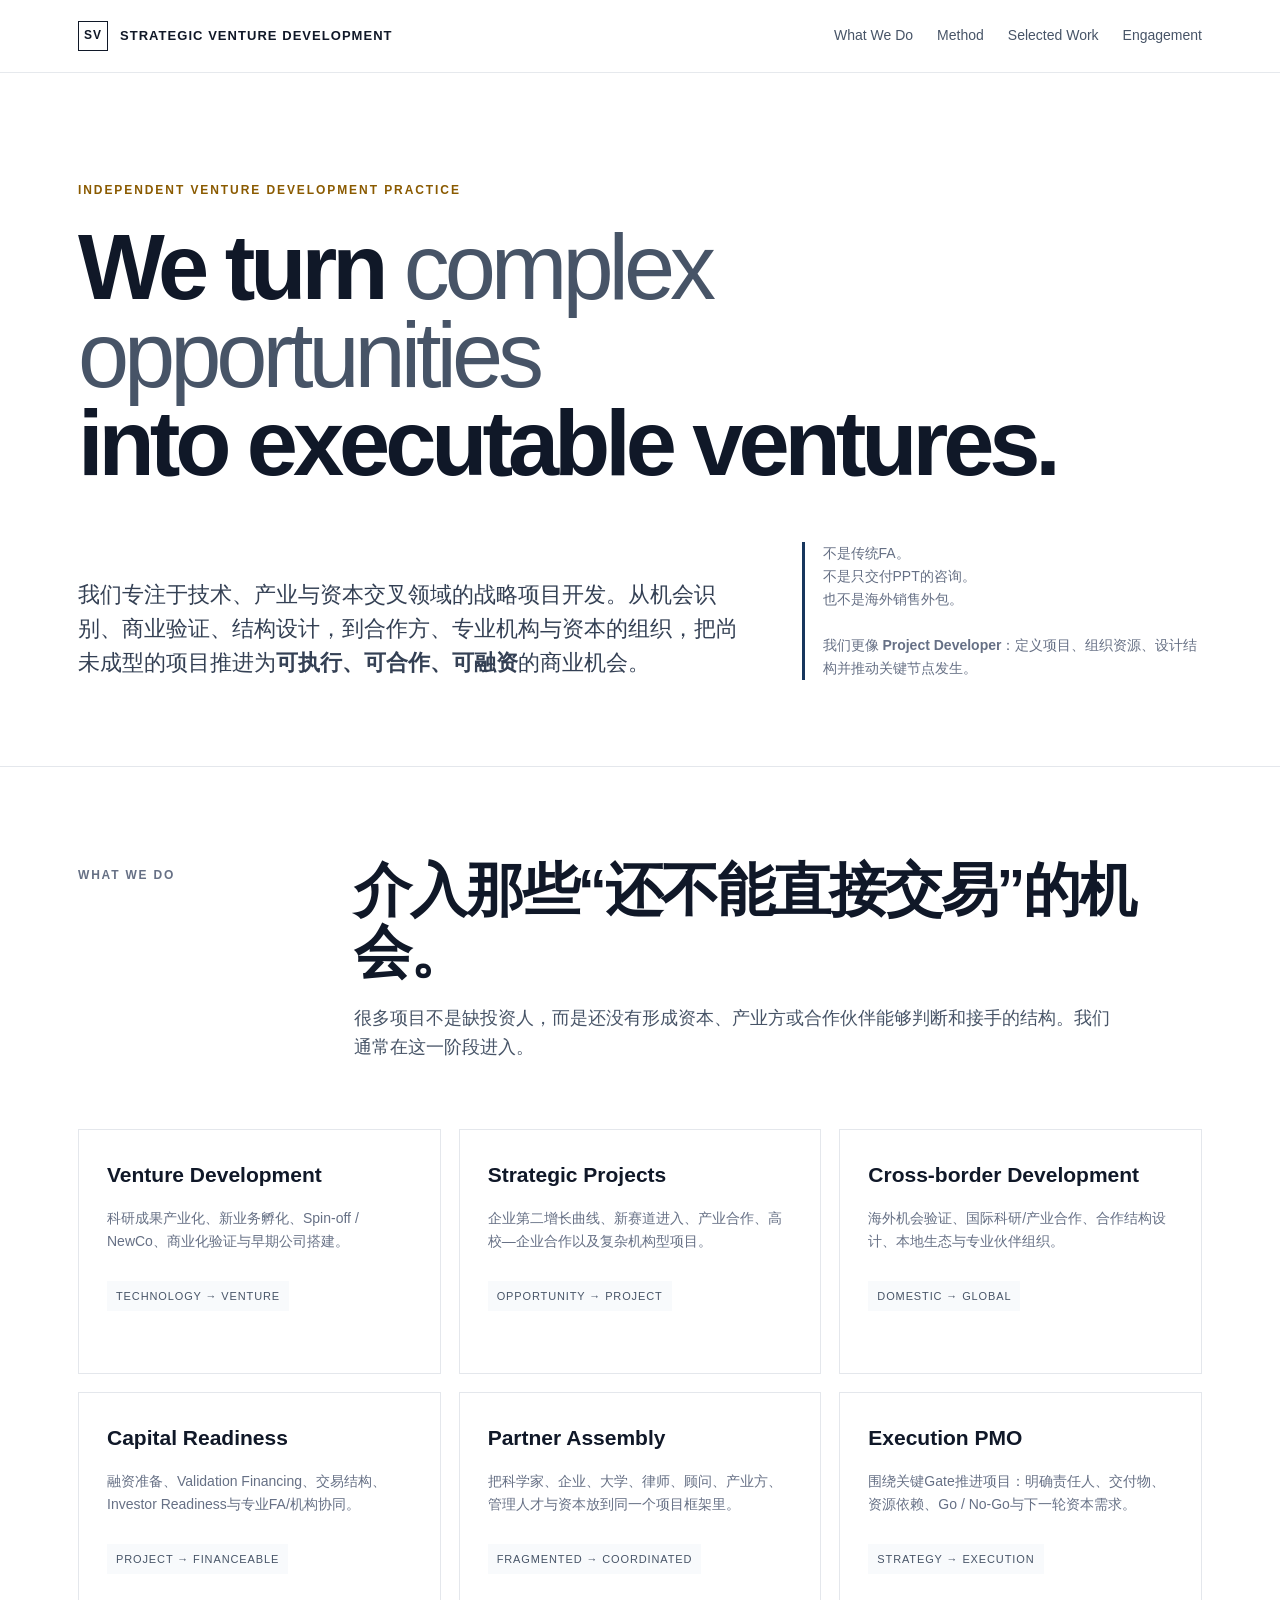
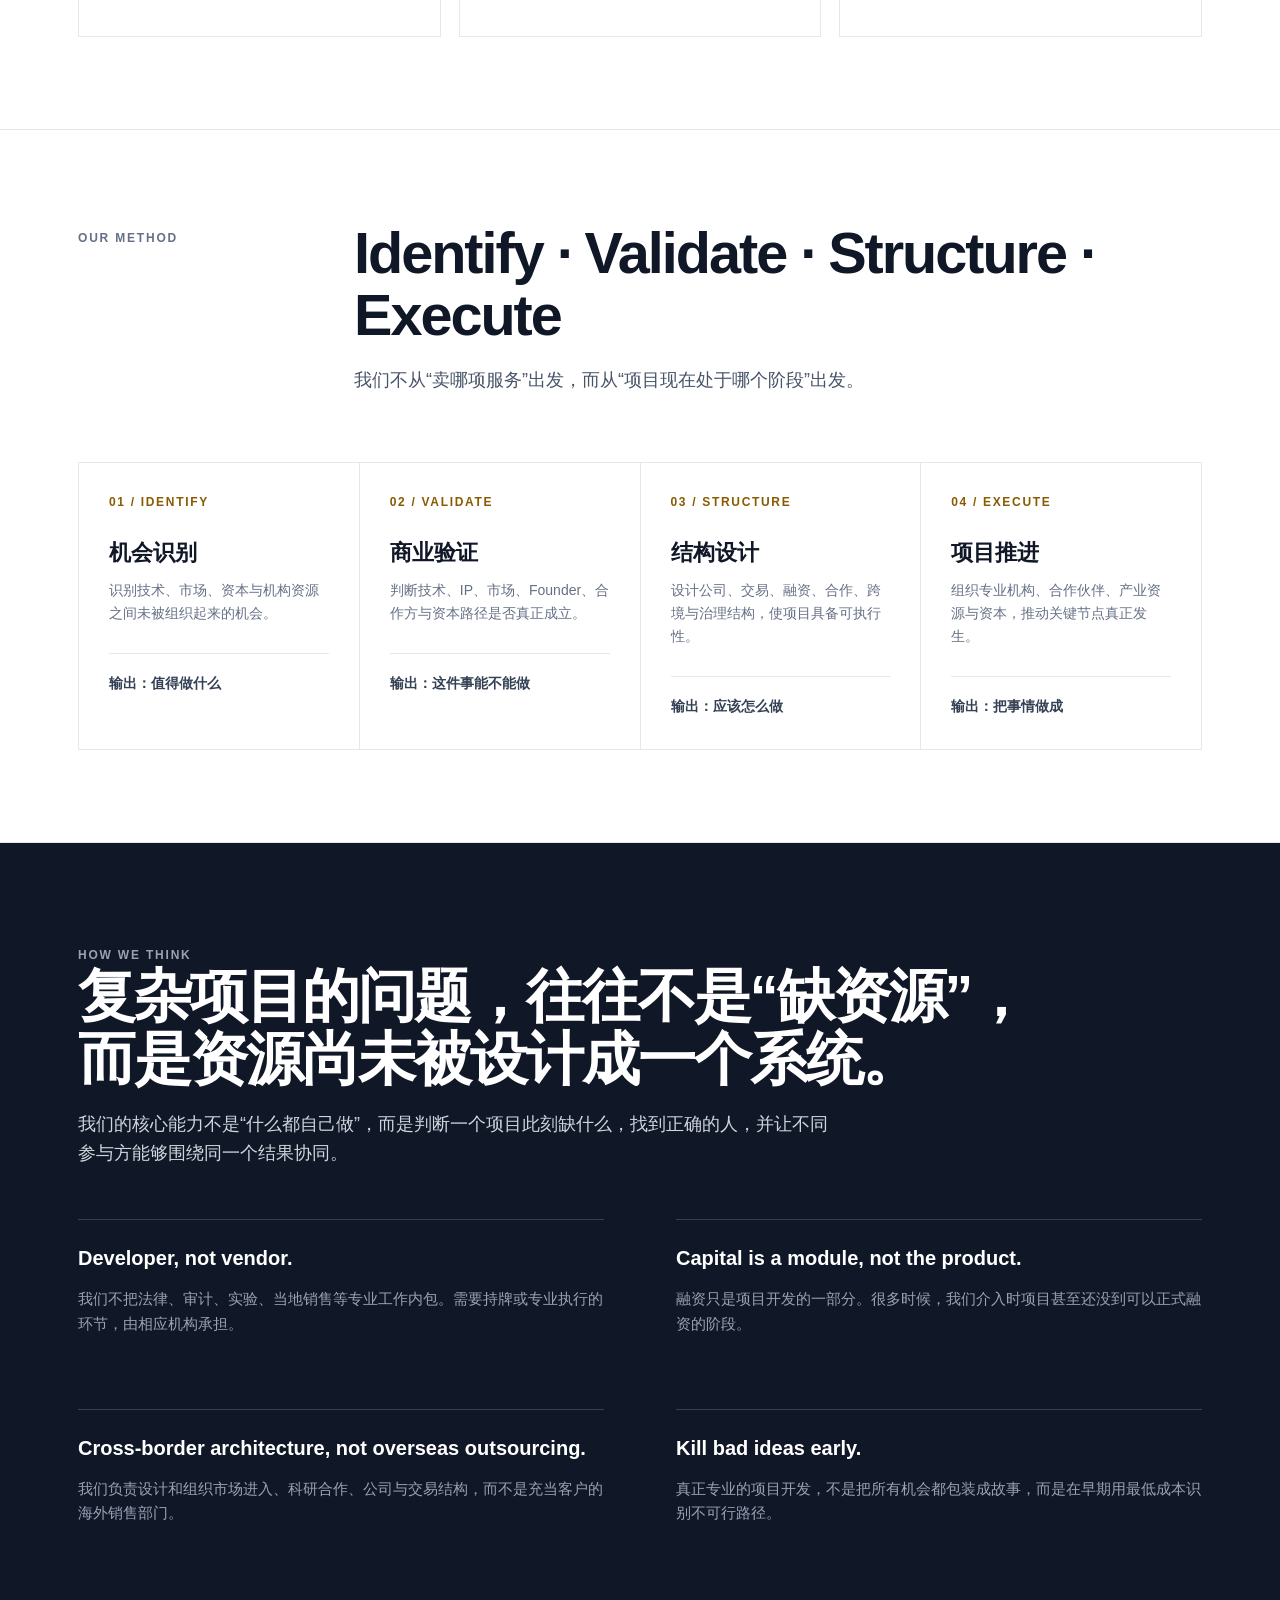
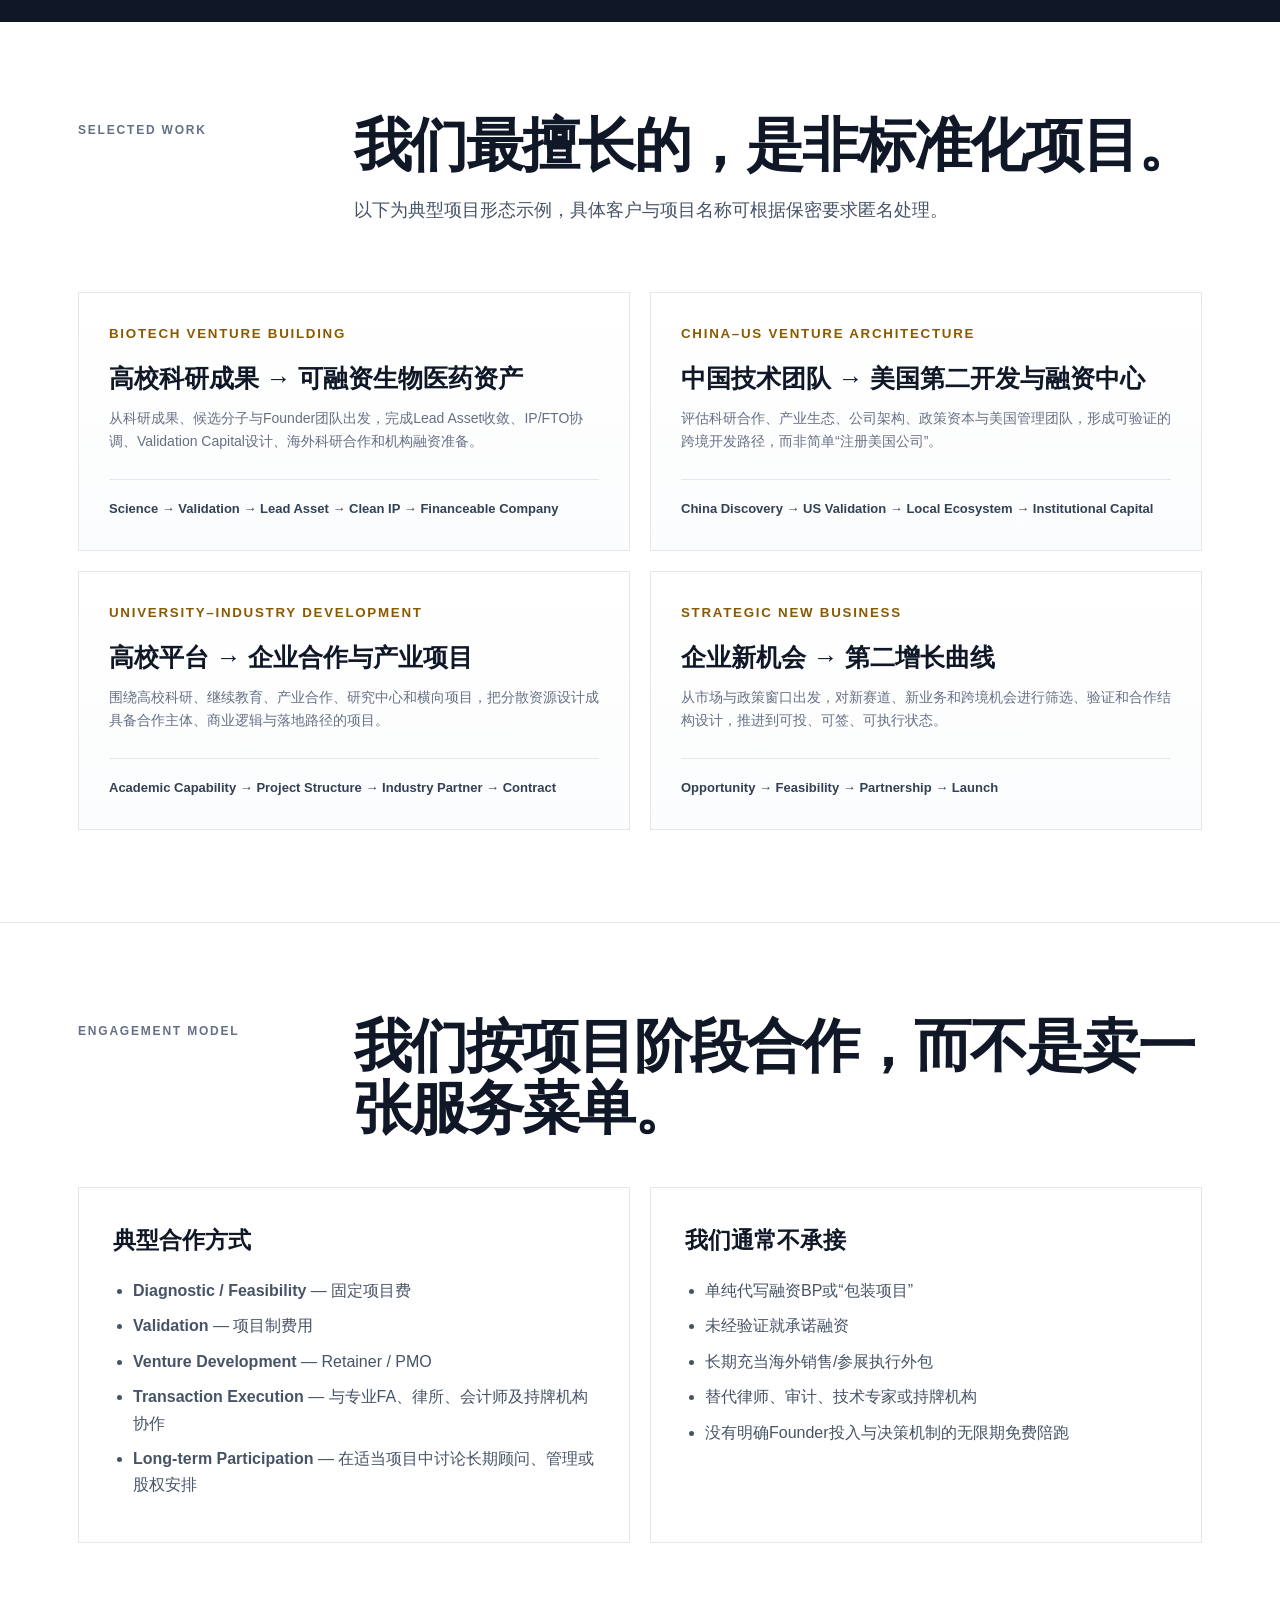
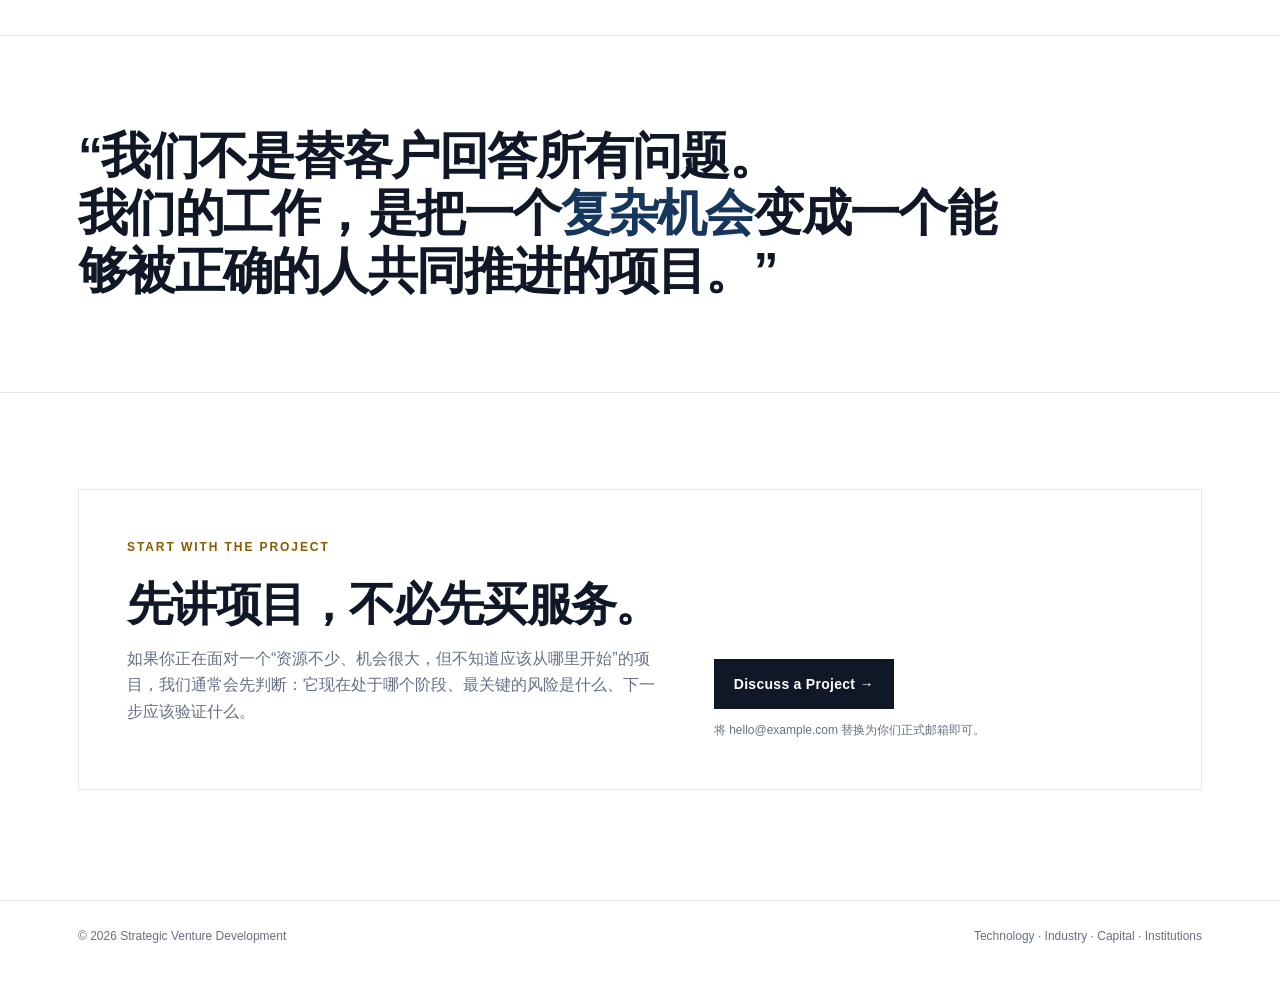
==== index.html @ c4538573 "Add files via upload" ====
<!doctype html>
<html lang="zh-CN">
<head>
  <meta charset="utf-8" />
  <meta name="viewport" content="width=device-width, initial-scale=1" />
  <meta name="description" content="Strategic Venture Development — 从机会识别、商业验证、结构设计到项目推进。" />
  <title>Strategic Venture Development</title>
  <style>
    :root{--ink:#101828;--muted:#667085;--line:#E4E7EC;--soft:#F8FAFC;--accent:#17365D;--accent2:#8A5A00;--white:#fff;--max:1180px}
    *{box-sizing:border-box} html{scroll-behavior:smooth} body{margin:0;font-family:-apple-system,BlinkMacSystemFont,"Segoe UI","PingFang SC","Hiragino Sans GB","Microsoft YaHei",Arial,sans-serif;color:var(--ink);background:var(--white);line-height:1.65} a{color:inherit;text-decoration:none}.wrap{max-width:var(--max);margin:0 auto;padding:0 28px}
    nav{position:sticky;top:0;z-index:50;backdrop-filter:blur(12px);background:rgba(255,255,255,.86);border-bottom:1px solid rgba(228,231,236,.9)}.navin{height:72px;display:flex;align-items:center;justify-content:space-between}.brand{display:flex;align-items:center;gap:12px;font-weight:700;letter-spacing:.08em;font-size:13px}.mark{width:30px;height:30px;border:1px solid var(--ink);display:grid;place-items:center;font-size:12px;font-weight:800}.navlinks{display:flex;gap:24px;font-size:14px;color:#475467}.navlinks a:hover{color:var(--ink)}
    .hero{padding:108px 0 86px;border-bottom:1px solid var(--line)}.eyebrow{text-transform:uppercase;letter-spacing:.16em;color:var(--accent2);font-weight:700;font-size:12px;margin-bottom:22px}h1{margin:0;font-size:clamp(46px,7.5vw,92px);line-height:.96;letter-spacing:-.055em;max-width:1040px;font-weight:760}h1 .light{font-weight:430;color:#475467}.hero-grid{display:grid;grid-template-columns:1.25fr .75fr;gap:56px;margin-top:54px;align-items:end}.lede{font-size:22px;line-height:1.55;max-width:720px;color:#344054;margin:0}.hero-note{border-left:3px solid var(--accent);padding-left:18px;color:var(--muted);font-size:14px}
    .section{padding:92px 0;border-bottom:1px solid var(--line)}.section-head{display:grid;grid-template-columns:220px 1fr;gap:56px;margin-bottom:48px}.kicker{font-size:12px;text-transform:uppercase;letter-spacing:.15em;font-weight:700;color:var(--muted);padding-top:7px}h2{margin:0;font-size:clamp(32px,4.5vw,58px);line-height:1.08;letter-spacing:-.035em;font-weight:700;max-width:860px}.intro{margin-top:20px;font-size:18px;color:#475467;max-width:760px}
    .four{display:grid;grid-template-columns:repeat(4,1fr);gap:1px;background:var(--line);border:1px solid var(--line)}.stage{background:#fff;padding:30px;min-height:250px}.num{font-size:12px;color:var(--accent2);font-weight:800;letter-spacing:.14em}.stage h3{font-size:22px;margin:22px 0 8px}.stage p{color:var(--muted);font-size:14px;margin:0}.stage .result{margin-top:28px;padding-top:18px;border-top:1px solid var(--line);font-weight:650;color:#344054;font-size:14px}
    .cards{display:grid;grid-template-columns:repeat(3,1fr);gap:18px}.card{border:1px solid var(--line);padding:28px;min-height:245px;transition:.25s ease;background:#fff}.card:hover{transform:translateY(-3px);box-shadow:0 14px 30px rgba(16,24,40,.06)}.card h3{font-size:21px;margin:0 0 14px}.card p{font-size:14px;color:var(--muted);margin:0 0 12px}.tag{display:inline-block;margin-top:16px;padding:6px 9px;background:var(--soft);font-size:11px;text-transform:uppercase;letter-spacing:.08em;color:#475467}
    .manifesto{background:var(--ink);color:#fff;padding:96px 0}.manifesto h2{max-width:980px}.manifesto .intro{color:#D0D5DD}.manifesto-grid{display:grid;grid-template-columns:1fr 1fr;gap:72px;margin-top:50px}.manifesto-block{border-top:1px solid #344054;padding-top:22px}.manifesto-block h3{font-size:20px;margin:0 0 12px}.manifesto-block p{color:#98A2B3;font-size:15px;margin:0}
    .cases{display:grid;grid-template-columns:1fr 1fr;gap:20px}.case{border:1px solid var(--line);padding:30px;background:linear-gradient(180deg,#fff,#FBFCFD)}.case small{display:block;color:var(--accent2);text-transform:uppercase;letter-spacing:.13em;font-weight:800;margin-bottom:18px}.case h3{font-size:25px;margin:0 0 13px;line-height:1.25}.case p{color:var(--muted);font-size:14px;margin:0}.flow{margin-top:26px;color:#344054;font-weight:650;font-size:13px;border-top:1px solid var(--line);padding-top:18px}
    .model{display:grid;grid-template-columns:1fr 1fr;gap:20px}.modelbox{padding:34px;border:1px solid var(--line)}.modelbox h3{font-size:23px;margin:0 0 18px}.modelbox ul{padding-left:20px;margin:0;color:#475467}.modelbox li{margin:9px 0}.quote{font-size:clamp(30px,4vw,50px);line-height:1.15;letter-spacing:-.035em;font-weight:650;max-width:920px;margin:0}.quote em{font-style:normal;color:var(--accent)}
    .cta{padding:96px 0 110px}.cta-box{border:1px solid var(--line);padding:48px;display:grid;grid-template-columns:1.1fr .9fr;gap:50px;align-items:end}.cta h2{font-size:46px}.cta p{color:var(--muted);font-size:16px;max-width:680px}.button{display:inline-flex;align-items:center;justify-content:center;min-height:50px;padding:0 20px;background:var(--ink);color:#fff;font-size:14px;font-weight:700;letter-spacing:.02em;transition:.2s ease}.button:hover{background:var(--accent)}.contactnote{font-size:12px;color:var(--muted);margin-top:12px}footer{border-top:1px solid var(--line);padding:26px 0 36px;color:#667085;font-size:12px}.foot{display:flex;justify-content:space-between;gap:20px}
    @media(max-width:900px){.navlinks{display:none}.hero{padding-top:76px}.hero-grid,.section-head,.manifesto-grid,.cta-box,.model{grid-template-columns:1fr}.four{grid-template-columns:1fr 1fr}.cards{grid-template-columns:1fr}.cases{grid-template-columns:1fr}.section-head{gap:18px}}
    @media(max-width:560px){.wrap{padding:0 18px}.four{grid-template-columns:1fr}.hero{padding:62px 0}.section{padding:64px 0}.stage{min-height:0}.cta-box{padding:28px}.foot{flex-direction:column}}
  </style>
</head>
<body>
  <nav><div class="wrap navin"><a class="brand" href="#top"><span class="mark">SV</span><span>STRATEGIC VENTURE DEVELOPMENT</span></a><div class="navlinks"><a href="#what">What We Do</a><a href="#method">Method</a><a href="#work">Selected Work</a><a href="#model">Engagement</a></div></div></nav>
  <main id="top">
    <section class="hero"><div class="wrap"><div class="eyebrow">Independent Venture Development Practice</div><h1>We turn <span class="light">complex opportunities</span><br/>into executable ventures.</h1><div class="hero-grid"><p class="lede">我们专注于技术、产业与资本交叉领域的战略项目开发。从机会识别、商业验证、结构设计，到合作方、专业机构与资本的组织，把尚未成型的项目推进为<strong>可执行、可合作、可融资</strong>的商业机会。</p><div class="hero-note">不是传统FA。<br/>不是只交付PPT的咨询。<br/>也不是海外销售外包。<br/><br/>我们更像 <strong>Project Developer</strong>：定义项目、组织资源、设计结构并推动关键节点发生。</div></div></div></section>
    <section class="section" id="what"><div class="wrap"><div class="section-head"><div class="kicker">What we do</div><div><h2>介入那些“还不能直接交易”的机会。</h2><p class="intro">很多项目不是缺投资人，而是还没有形成资本、产业方或合作伙伴能够判断和接手的结构。我们通常在这一阶段进入。</p></div></div><div class="cards">
      <div class="card"><h3>Venture Development</h3><p>科研成果产业化、新业务孵化、Spin-off / NewCo、商业化验证与早期公司搭建。</p><span class="tag">Technology → Venture</span></div>
      <div class="card"><h3>Strategic Projects</h3><p>企业第二增长曲线、新赛道进入、产业合作、高校—企业合作以及复杂机构型项目。</p><span class="tag">Opportunity → Project</span></div>
      <div class="card"><h3>Cross-border Development</h3><p>海外机会验证、国际科研/产业合作、合作结构设计、本地生态与专业伙伴组织。</p><span class="tag">Domestic → Global</span></div>
      <div class="card"><h3>Capital Readiness</h3><p>融资准备、Validation Financing、交易结构、Investor Readiness与专业FA/机构协同。</p><span class="tag">Project → Financeable</span></div>
      <div class="card"><h3>Partner Assembly</h3><p>把科学家、企业、大学、律师、顾问、产业方、管理人才与资本放到同一个项目框架里。</p><span class="tag">Fragmented → Coordinated</span></div>
      <div class="card"><h3>Execution PMO</h3><p>围绕关键Gate推进项目：明确责任人、交付物、资源依赖、Go / No-Go与下一轮资本需求。</p><span class="tag">Strategy → Execution</span></div>
    </div></div></section>
    <section class="section" id="method"><div class="wrap"><div class="section-head"><div class="kicker">Our method</div><div><h2>Identify · Validate · Structure · Execute</h2><p class="intro">我们不从“卖哪项服务”出发，而从“项目现在处于哪个阶段”出发。</p></div></div><div class="four">
      <div class="stage"><div class="num">01 / IDENTIFY</div><h3>机会识别</h3><p>识别技术、市场、资本与机构资源之间未被组织起来的机会。</p><div class="result">输出：值得做什么</div></div>
      <div class="stage"><div class="num">02 / VALIDATE</div><h3>商业验证</h3><p>判断技术、IP、市场、Founder、合作方与资本路径是否真正成立。</p><div class="result">输出：这件事能不能做</div></div>
      <div class="stage"><div class="num">03 / STRUCTURE</div><h3>结构设计</h3><p>设计公司、交易、融资、合作、跨境与治理结构，使项目具备可执行性。</p><div class="result">输出：应该怎么做</div></div>
      <div class="stage"><div class="num">04 / EXECUTE</div><h3>项目推进</h3><p>组织专业机构、合作伙伴、产业资源与资本，推动关键节点真正发生。</p><div class="result">输出：把事情做成</div></div>
    </div></div></section>
    <section class="manifesto"><div class="wrap"><div class="kicker" style="color:#98A2B3">How we think</div><h2>复杂项目的问题，往往不是“缺资源”，而是资源尚未被设计成一个系统。</h2><p class="intro">我们的核心能力不是“什么都自己做”，而是判断一个项目此刻缺什么，找到正确的人，并让不同参与方能够围绕同一个结果协同。</p><div class="manifesto-grid">
      <div class="manifesto-block"><h3>Developer, not vendor.</h3><p>我们不把法律、审计、实验、当地销售等专业工作内包。需要持牌或专业执行的环节，由相应机构承担。</p></div>
      <div class="manifesto-block"><h3>Capital is a module, not the product.</h3><p>融资只是项目开发的一部分。很多时候，我们介入时项目甚至还没到可以正式融资的阶段。</p></div>
      <div class="manifesto-block"><h3>Cross-border architecture, not overseas outsourcing.</h3><p>我们负责设计和组织市场进入、科研合作、公司与交易结构，而不是充当客户的海外销售部门。</p></div>
      <div class="manifesto-block"><h3>Kill bad ideas early.</h3><p>真正专业的项目开发，不是把所有机会都包装成故事，而是在早期用最低成本识别不可行路径。</p></div>
    </div></div></section>
    <section class="section" id="work"><div class="wrap"><div class="section-head"><div class="kicker">Selected work</div><div><h2>我们最擅长的，是非标准化项目。</h2><p class="intro">以下为典型项目形态示例，具体客户与项目名称可根据保密要求匿名处理。</p></div></div><div class="cases">
      <div class="case"><small>Biotech Venture Building</small><h3>高校科研成果 → 可融资生物医药资产</h3><p>从科研成果、候选分子与Founder团队出发，完成Lead Asset收敛、IP/FTO协调、Validation Capital设计、海外科研合作和机构融资准备。</p><div class="flow">Science → Validation → Lead Asset → Clean IP → Financeable Company</div></div>
      <div class="case"><small>China–US Venture Architecture</small><h3>中国技术团队 → 美国第二开发与融资中心</h3><p>评估科研合作、产业生态、公司架构、政策资本与美国管理团队，形成可验证的跨境开发路径，而非简单“注册美国公司”。</p><div class="flow">China Discovery → US Validation → Local Ecosystem → Institutional Capital</div></div>
      <div class="case"><small>University–Industry Development</small><h3>高校平台 → 企业合作与产业项目</h3><p>围绕高校科研、继续教育、产业合作、研究中心和横向项目，把分散资源设计成具备合作主体、商业逻辑与落地路径的项目。</p><div class="flow">Academic Capability → Project Structure → Industry Partner → Contract</div></div>
      <div class="case"><small>Strategic New Business</small><h3>企业新机会 → 第二增长曲线</h3><p>从市场与政策窗口出发，对新赛道、新业务和跨境机会进行筛选、验证和合作结构设计，推进到可投、可签、可执行状态。</p><div class="flow">Opportunity → Feasibility → Partnership → Launch</div></div>
    </div></div></section>
    <section class="section" id="model"><div class="wrap"><div class="section-head"><div class="kicker">Engagement model</div><div><h2>我们按项目阶段合作，而不是卖一张服务菜单。</h2></div></div><div class="model">
      <div class="modelbox"><h3>典型合作方式</h3><ul><li><strong>Diagnostic / Feasibility</strong> — 固定项目费</li><li><strong>Validation</strong> — 项目制费用</li><li><strong>Venture Development</strong> — Retainer / PMO</li><li><strong>Transaction Execution</strong> — 与专业FA、律所、会计师及持牌机构协作</li><li><strong>Long-term Participation</strong> — 在适当项目中讨论长期顾问、管理或股权安排</li></ul></div>
      <div class="modelbox"><h3>我们通常不承接</h3><ul><li>单纯代写融资BP或“包装项目”</li><li>未经验证就承诺融资</li><li>长期充当海外销售/参展执行外包</li><li>替代律师、审计、技术专家或持牌机构</li><li>没有明确Founder投入与决策机制的无限期免费陪跑</li></ul></div>
    </div></div></section>
    <section class="section"><div class="wrap"><p class="quote">“我们不是替客户回答所有问题。<br/>我们的工作，是把一个<em>复杂机会</em>变成一个能够被正确的人共同推进的项目。”</p></div></section>
    <section class="cta"><div class="wrap"><div class="cta-box"><div><div class="eyebrow">Start with the project</div><h2>先讲项目，不必先买服务。</h2><p>如果你正在面对一个“资源不少、机会很大，但不知道应该从哪里开始”的项目，我们通常会先判断：它现在处于哪个阶段、最关键的风险是什么、下一步应该验证什么。</p></div><div><a class="button" href="mailto:hello@example.com">Discuss a Project →</a><div class="contactnote">将 hello@example.com 替换为你们正式邮箱即可。</div></div></div></div></section>
  </main>
  <footer><div class="wrap foot"><div>© 2026 Strategic Venture Development</div><div>Technology · Industry · Capital · Institutions</div></div></footer>
</body>
</html>
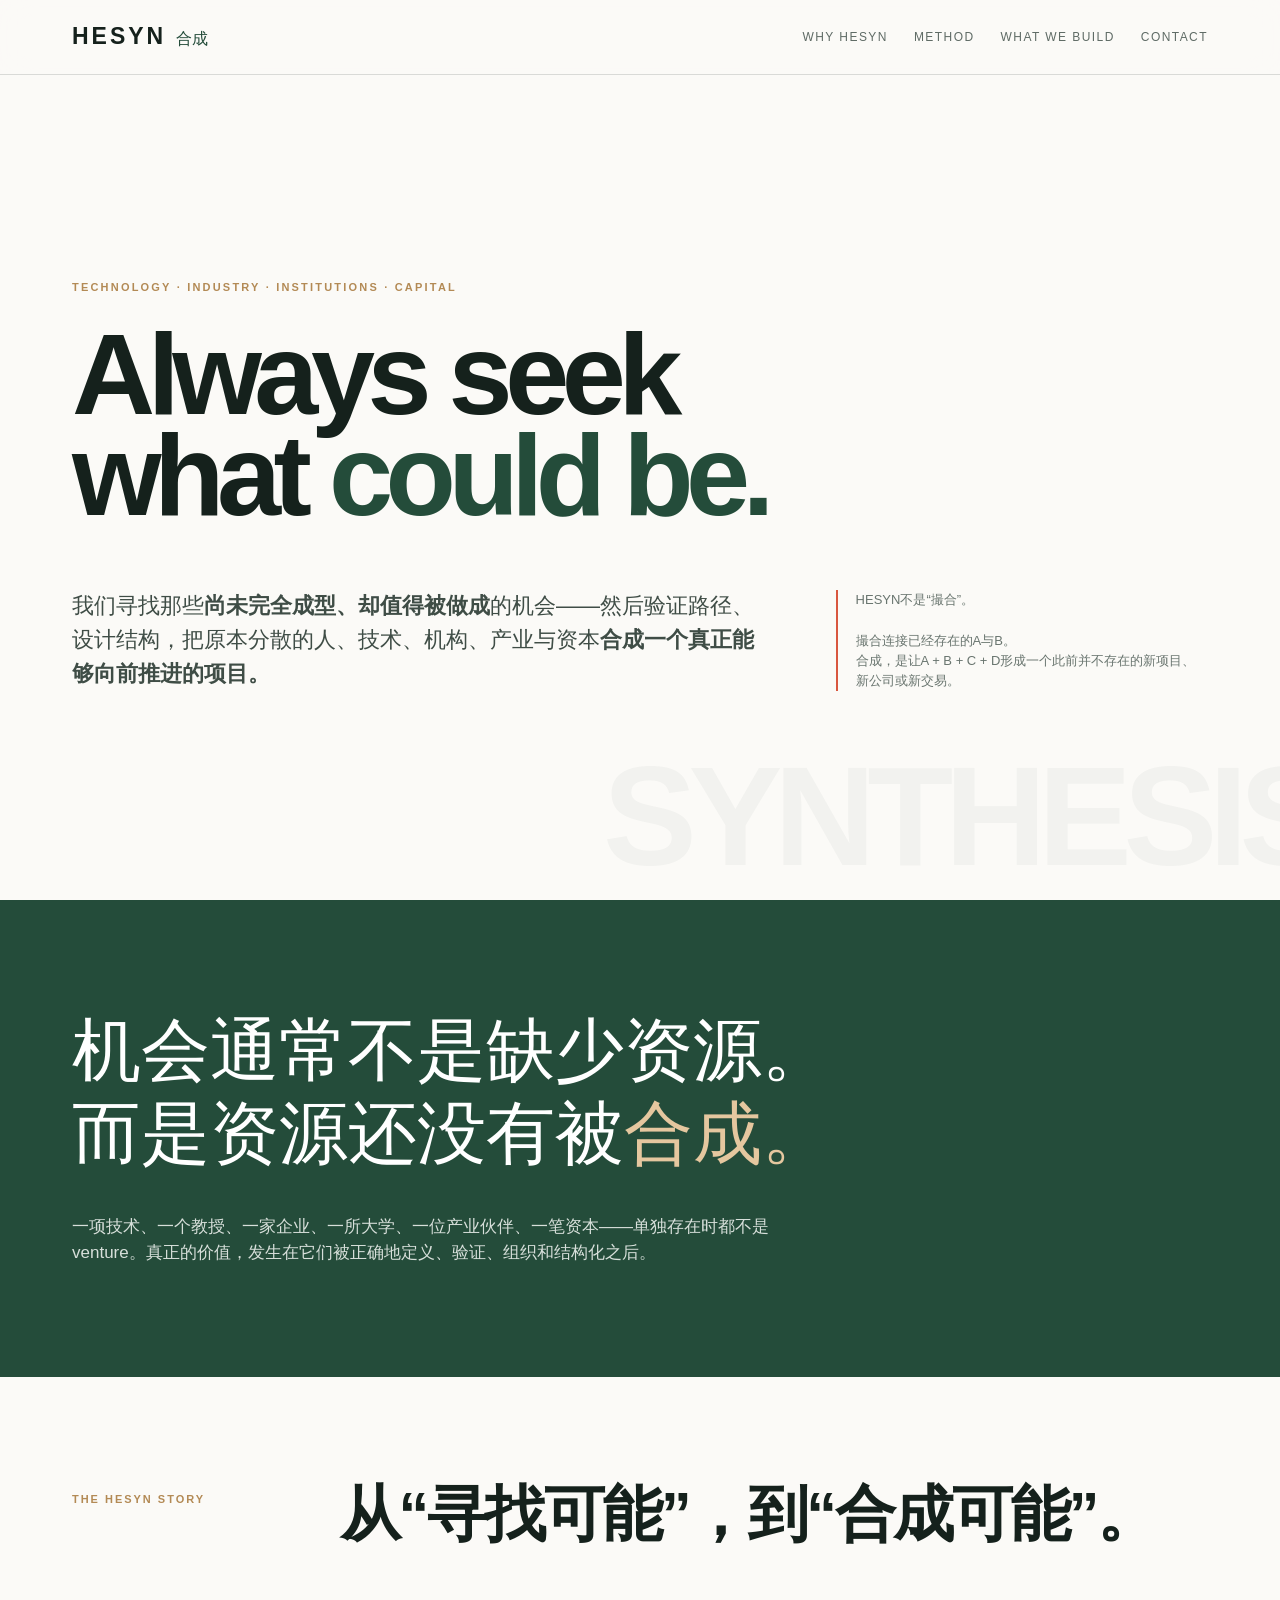
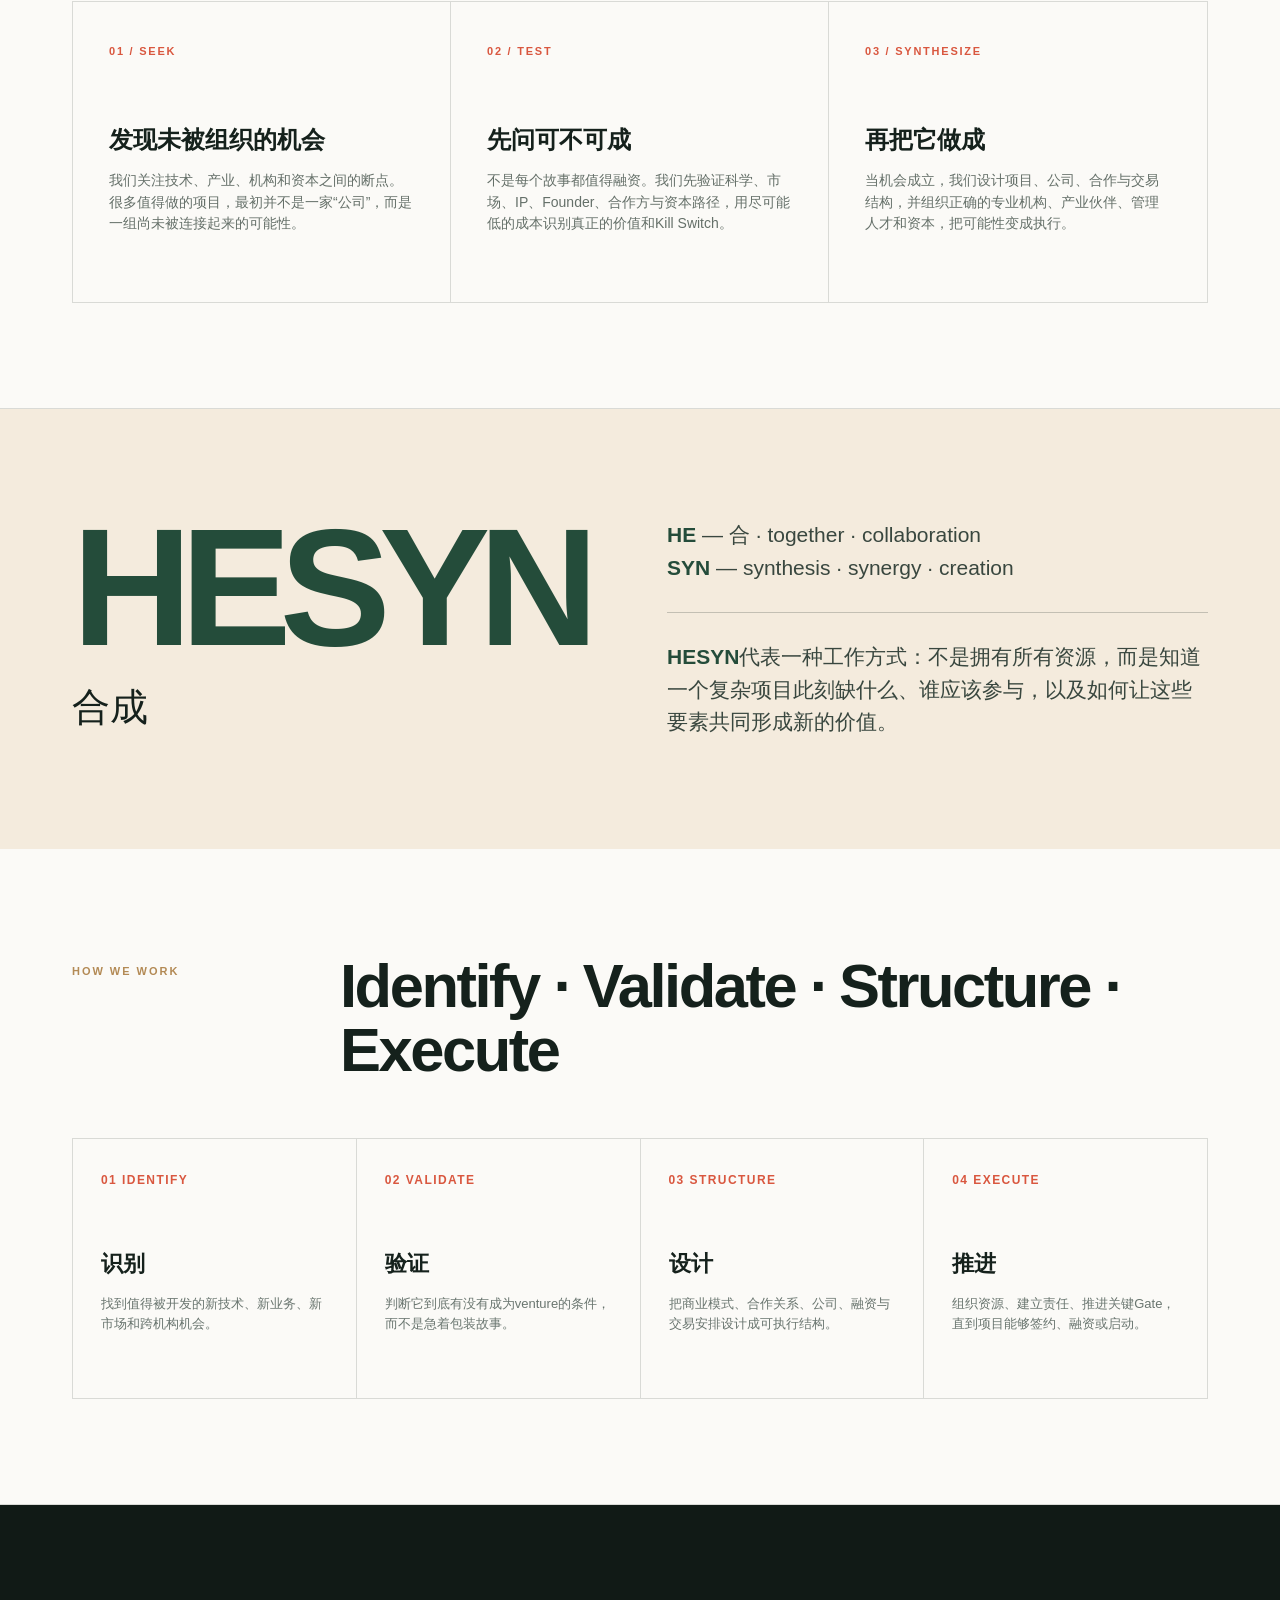
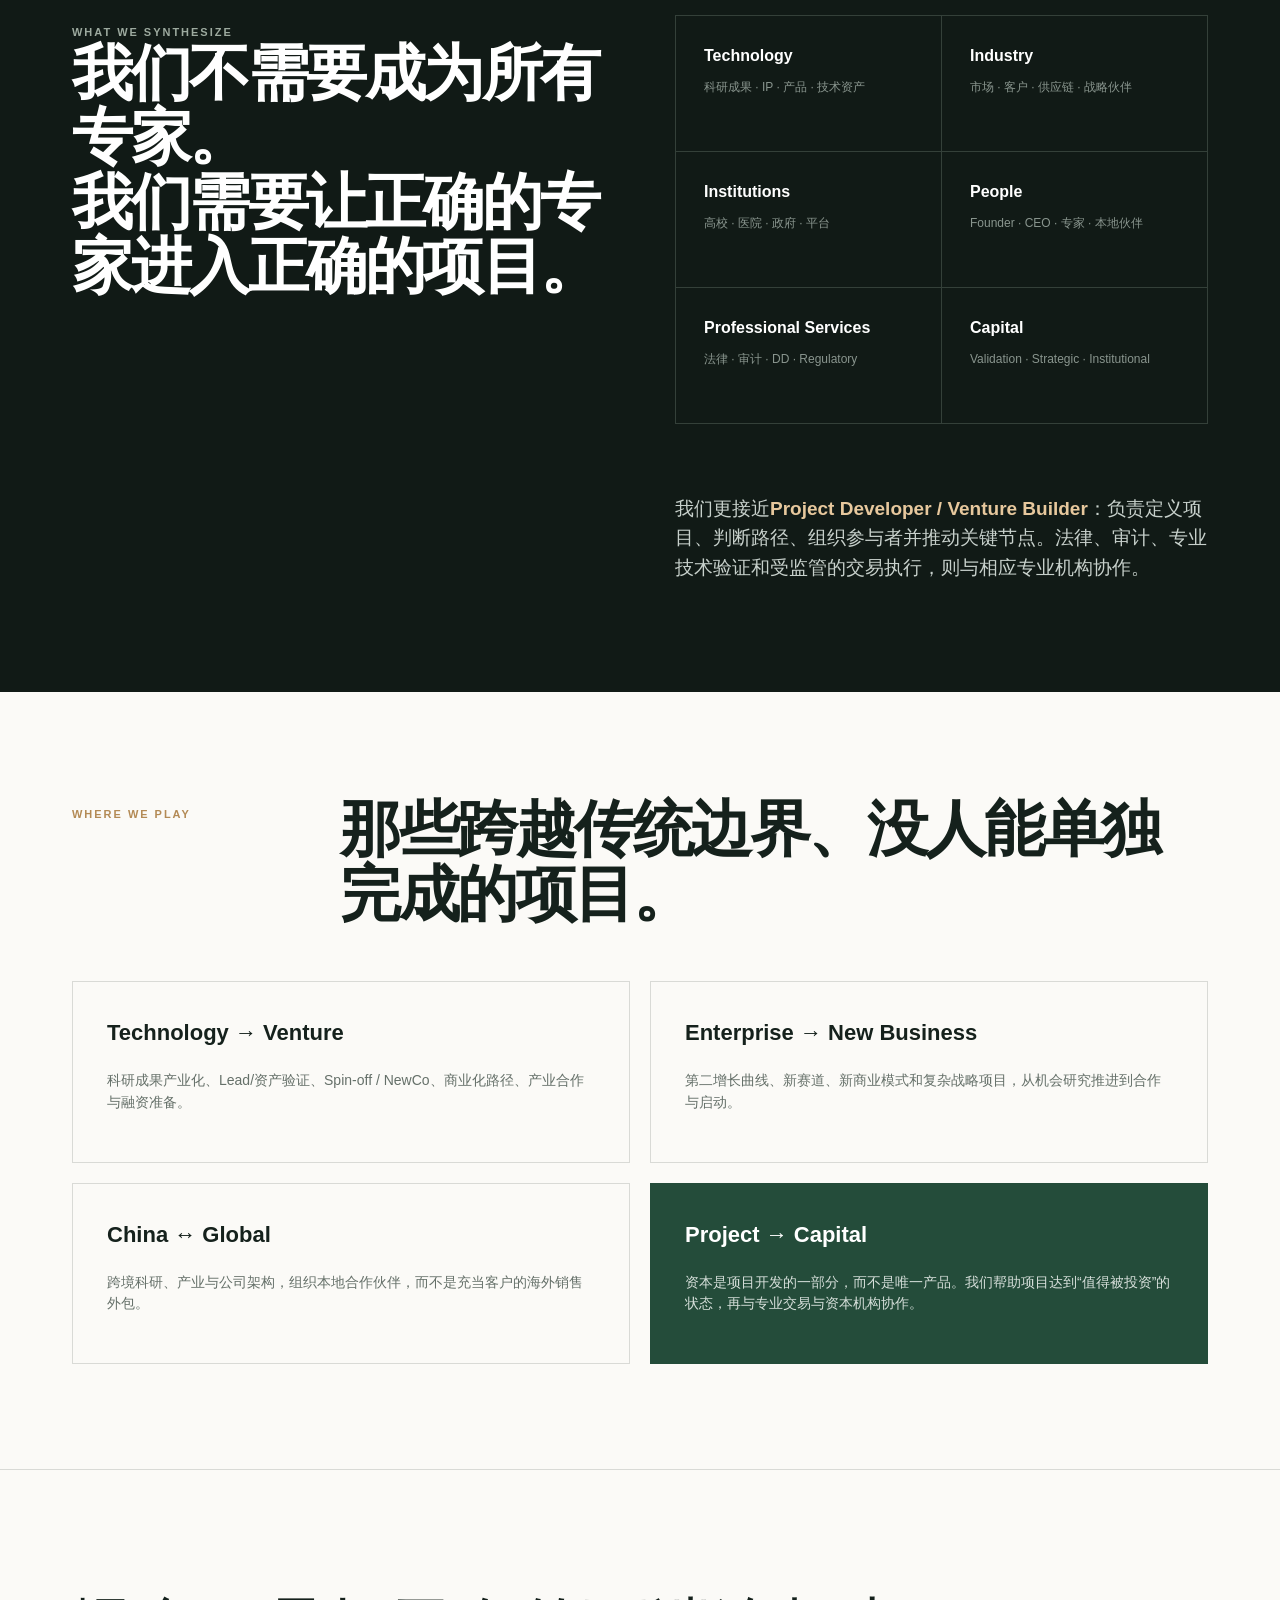
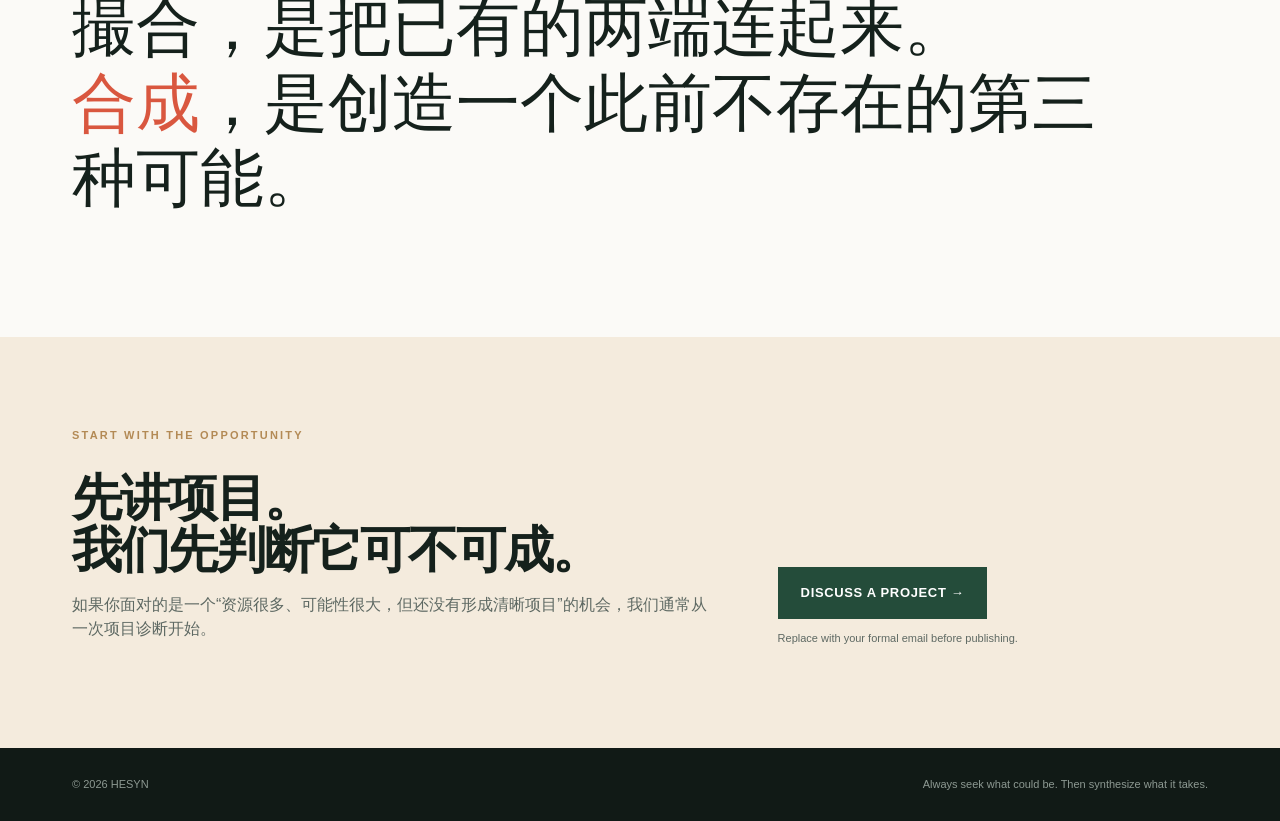
==== commit effee11b: "Update index.html" ====
--- a/index.html
+++ b/index.html
@@ -1,63 +1,139 @@
 <!doctype html>
 <html lang="zh-CN">
 <head>
-  <meta charset="utf-8" />
-  <meta name="viewport" content="width=device-width, initial-scale=1" />
-  <meta name="description" content="Strategic Venture Development — 从机会识别、商业验证、结构设计到项目推进。" />
-  <title>Strategic Venture Development</title>
-  <style>
-    :root{--ink:#101828;--muted:#667085;--line:#E4E7EC;--soft:#F8FAFC;--accent:#17365D;--accent2:#8A5A00;--white:#fff;--max:1180px}
-    *{box-sizing:border-box} html{scroll-behavior:smooth} body{margin:0;font-family:-apple-system,BlinkMacSystemFont,"Segoe UI","PingFang SC","Hiragino Sans GB","Microsoft YaHei",Arial,sans-serif;color:var(--ink);background:var(--white);line-height:1.65} a{color:inherit;text-decoration:none}.wrap{max-width:var(--max);margin:0 auto;padding:0 28px}
-    nav{position:sticky;top:0;z-index:50;backdrop-filter:blur(12px);background:rgba(255,255,255,.86);border-bottom:1px solid rgba(228,231,236,.9)}.navin{height:72px;display:flex;align-items:center;justify-content:space-between}.brand{display:flex;align-items:center;gap:12px;font-weight:700;letter-spacing:.08em;font-size:13px}.mark{width:30px;height:30px;border:1px solid var(--ink);display:grid;place-items:center;font-size:12px;font-weight:800}.navlinks{display:flex;gap:24px;font-size:14px;color:#475467}.navlinks a:hover{color:var(--ink)}
-    .hero{padding:108px 0 86px;border-bottom:1px solid var(--line)}.eyebrow{text-transform:uppercase;letter-spacing:.16em;color:var(--accent2);font-weight:700;font-size:12px;margin-bottom:22px}h1{margin:0;font-size:clamp(46px,7.5vw,92px);line-height:.96;letter-spacing:-.055em;max-width:1040px;font-weight:760}h1 .light{font-weight:430;color:#475467}.hero-grid{display:grid;grid-template-columns:1.25fr .75fr;gap:56px;margin-top:54px;align-items:end}.lede{font-size:22px;line-height:1.55;max-width:720px;color:#344054;margin:0}.hero-note{border-left:3px solid var(--accent);padding-left:18px;color:var(--muted);font-size:14px}
-    .section{padding:92px 0;border-bottom:1px solid var(--line)}.section-head{display:grid;grid-template-columns:220px 1fr;gap:56px;margin-bottom:48px}.kicker{font-size:12px;text-transform:uppercase;letter-spacing:.15em;font-weight:700;color:var(--muted);padding-top:7px}h2{margin:0;font-size:clamp(32px,4.5vw,58px);line-height:1.08;letter-spacing:-.035em;font-weight:700;max-width:860px}.intro{margin-top:20px;font-size:18px;color:#475467;max-width:760px}
-    .four{display:grid;grid-template-columns:repeat(4,1fr);gap:1px;background:var(--line);border:1px solid var(--line)}.stage{background:#fff;padding:30px;min-height:250px}.num{font-size:12px;color:var(--accent2);font-weight:800;letter-spacing:.14em}.stage h3{font-size:22px;margin:22px 0 8px}.stage p{color:var(--muted);font-size:14px;margin:0}.stage .result{margin-top:28px;padding-top:18px;border-top:1px solid var(--line);font-weight:650;color:#344054;font-size:14px}
-    .cards{display:grid;grid-template-columns:repeat(3,1fr);gap:18px}.card{border:1px solid var(--line);padding:28px;min-height:245px;transition:.25s ease;background:#fff}.card:hover{transform:translateY(-3px);box-shadow:0 14px 30px rgba(16,24,40,.06)}.card h3{font-size:21px;margin:0 0 14px}.card p{font-size:14px;color:var(--muted);margin:0 0 12px}.tag{display:inline-block;margin-top:16px;padding:6px 9px;background:var(--soft);font-size:11px;text-transform:uppercase;letter-spacing:.08em;color:#475467}
-    .manifesto{background:var(--ink);color:#fff;padding:96px 0}.manifesto h2{max-width:980px}.manifesto .intro{color:#D0D5DD}.manifesto-grid{display:grid;grid-template-columns:1fr 1fr;gap:72px;margin-top:50px}.manifesto-block{border-top:1px solid #344054;padding-top:22px}.manifesto-block h3{font-size:20px;margin:0 0 12px}.manifesto-block p{color:#98A2B3;font-size:15px;margin:0}
-    .cases{display:grid;grid-template-columns:1fr 1fr;gap:20px}.case{border:1px solid var(--line);padding:30px;background:linear-gradient(180deg,#fff,#FBFCFD)}.case small{display:block;color:var(--accent2);text-transform:uppercase;letter-spacing:.13em;font-weight:800;margin-bottom:18px}.case h3{font-size:25px;margin:0 0 13px;line-height:1.25}.case p{color:var(--muted);font-size:14px;margin:0}.flow{margin-top:26px;color:#344054;font-weight:650;font-size:13px;border-top:1px solid var(--line);padding-top:18px}
-    .model{display:grid;grid-template-columns:1fr 1fr;gap:20px}.modelbox{padding:34px;border:1px solid var(--line)}.modelbox h3{font-size:23px;margin:0 0 18px}.modelbox ul{padding-left:20px;margin:0;color:#475467}.modelbox li{margin:9px 0}.quote{font-size:clamp(30px,4vw,50px);line-height:1.15;letter-spacing:-.035em;font-weight:650;max-width:920px;margin:0}.quote em{font-style:normal;color:var(--accent)}
-    .cta{padding:96px 0 110px}.cta-box{border:1px solid var(--line);padding:48px;display:grid;grid-template-columns:1.1fr .9fr;gap:50px;align-items:end}.cta h2{font-size:46px}.cta p{color:var(--muted);font-size:16px;max-width:680px}.button{display:inline-flex;align-items:center;justify-content:center;min-height:50px;padding:0 20px;background:var(--ink);color:#fff;font-size:14px;font-weight:700;letter-spacing:.02em;transition:.2s ease}.button:hover{background:var(--accent)}.contactnote{font-size:12px;color:var(--muted);margin-top:12px}footer{border-top:1px solid var(--line);padding:26px 0 36px;color:#667085;font-size:12px}.foot{display:flex;justify-content:space-between;gap:20px}
-    @media(max-width:900px){.navlinks{display:none}.hero{padding-top:76px}.hero-grid,.section-head,.manifesto-grid,.cta-box,.model{grid-template-columns:1fr}.four{grid-template-columns:1fr 1fr}.cards{grid-template-columns:1fr}.cases{grid-template-columns:1fr}.section-head{gap:18px}}
-    @media(max-width:560px){.wrap{padding:0 18px}.four{grid-template-columns:1fr}.hero{padding:62px 0}.section{padding:64px 0}.stage{min-height:0}.cta-box{padding:28px}.foot{flex-direction:column}}
-  </style>
+<meta charset="utf-8">
+<meta name="viewport" content="width=device-width,initial-scale=1">
+<meta name="description" content="HESYN 合成 — We synthesize what ventures need to happen.">
+<title>HESYN 合成</title>
+<style>
+:root{
+  --ink:#15211c; --forest:#244c3a; --sage:#708278; --paper:#f4ebdd;
+  --warm:#b38a55; --red:#d9573f; --white:#fff; --line:rgba(21,33,28,.15);
+  --max:1200px;
+}
+*{box-sizing:border-box} html{scroll-behavior:smooth}
+body{margin:0;background:#fbfaf7;color:var(--ink);font-family:Inter,-apple-system,BlinkMacSystemFont,"Segoe UI","PingFang SC","Microsoft YaHei",sans-serif;line-height:1.55}
+a{text-decoration:none;color:inherit}.wrap{max-width:var(--max);margin:auto;padding:0 32px}
+nav{position:fixed;z-index:30;left:0;right:0;top:0;background:rgba(251,250,247,.86);backdrop-filter:blur(16px);border-bottom:1px solid var(--line)}
+.nav{height:74px;display:flex;align-items:center;justify-content:space-between}.logo{display:flex;align-items:baseline;gap:10px}.logo b{font-size:23px;letter-spacing:.13em}.logo span{font-family:serif;font-size:16px;color:var(--forest)}
+.links{display:flex;gap:26px;font-size:12px;text-transform:uppercase;letter-spacing:.12em;color:#5f6b65}
+.hero{min-height:100vh;padding:150px 0 80px;display:flex;align-items:center;overflow:hidden;position:relative}
+.hero:after{content:"SYNTHESIS";position:absolute;right:-45px;bottom:12px;font-size:11vw;line-height:1;color:rgba(36,76,58,.045);font-weight:800;letter-spacing:-.06em;pointer-events:none}
+.eyebrow{font-size:11px;letter-spacing:.2em;text-transform:uppercase;color:var(--warm);font-weight:800;margin-bottom:28px}
+h1{font-size:clamp(56px,9vw,120px);line-height:.88;letter-spacing:-.065em;margin:0;max-width:1000px}
+h1 em{font-style:normal;color:var(--forest)}.hero-grid{display:grid;grid-template-columns:1.3fr .7fr;gap:72px;margin-top:62px;align-items:end}
+.lede{font-size:22px;max-width:730px;color:#3f4d46;margin:0}.aside{font-size:13px;color:#69756f;border-left:2px solid var(--red);padding-left:18px}
+.statement{background:var(--forest);color:white;padding:110px 0}.statement .big{font-family:Georgia,"Songti SC",serif;font-size:clamp(36px,5.4vw,70px);line-height:1.2;max-width:1000px;margin:0}
+.statement .big span{color:#e5c79f}.statement .sub{margin:38px 0 0;max-width:720px;color:#d7dfda;font-size:17px}
+section.light{padding:105px 0;border-bottom:1px solid var(--line)}
+.head{display:grid;grid-template-columns:220px 1fr;gap:48px;margin-bottom:55px}.label{font-size:11px;text-transform:uppercase;letter-spacing:.18em;color:var(--warm);font-weight:800;padding-top:9px}
+h2{font-size:clamp(34px,4.8vw,62px);line-height:1.05;letter-spacing:-.04em;margin:0;max-width:850px}
+.story{display:grid;grid-template-columns:repeat(3,1fr);border:1px solid var(--line)}
+.story>div{padding:36px;border-right:1px solid var(--line);min-height:300px}.story>div:last-child{border:0}.story .n{font-size:11px;letter-spacing:.16em;color:var(--red);font-weight:800}
+.story h3{font-size:24px;margin:58px 0 12px}.story p{font-size:14px;color:#657069;margin:0}
+.wordmark{padding:110px 0;background:var(--paper)}.word-grid{display:grid;grid-template-columns:.85fr 1.15fr;gap:80px;align-items:center}
+.giant{font-size:clamp(76px,13vw,170px);font-weight:800;letter-spacing:-.07em;line-height:.8;color:var(--forest)}.cn{font-family:Georgia,"Songti SC",serif;font-size:38px;margin-top:24px}
+.definition{font-size:21px;color:#39473f}.definition strong{color:var(--forest)}.definition hr{border:0;border-top:1px solid rgba(21,33,28,.22);margin:28px 0}
+.method{display:grid;grid-template-columns:repeat(4,1fr);gap:0;border-top:1px solid var(--line);border-left:1px solid var(--line)}
+.step{padding:28px;min-height:260px;border-right:1px solid var(--line);border-bottom:1px solid var(--line)}.step b{font-size:12px;color:var(--red);letter-spacing:.12em}.step h3{margin:55px 0 10px;font-size:22px}.step p{font-size:13px;color:#69756f}
+.synthesis{background:#111a16;color:#fff;padding:110px 0}.synth-grid{display:grid;grid-template-columns:1fr 1fr;gap:70px}.synthesis h2{color:white}.atoms{display:grid;grid-template-columns:1fr 1fr;gap:1px;background:#344039;border:1px solid #344039}
+.atom{background:#111a16;padding:28px;min-height:135px}.atom b{font-size:16px}.atom span{display:block;margin-top:9px;color:#89958e;font-size:12px}
+.synth-copy{font-size:19px;color:#c7d0cb;align-self:center}.synth-copy strong{color:#e7c89d}
+.boundary{display:grid;grid-template-columns:1fr 1fr;gap:20px}.box{padding:34px;border:1px solid var(--line)}.box h3{font-size:22px;margin:0 0 20px}.box p{font-size:14px;color:#657069}.box.dark{background:var(--forest);color:white;border-color:var(--forest)}.box.dark p{color:#d6dfda}
+.quote{padding:120px 0}.quote p{font-family:Georgia,"Songti SC",serif;font-size:clamp(34px,5vw,64px);line-height:1.18;margin:0;max-width:1050px}.quote em{font-style:normal;color:var(--red)}
+.cta{padding:90px 0;background:var(--paper)}.cta-grid{display:grid;grid-template-columns:1.2fr .8fr;gap:60px;align-items:end}.cta h2{font-size:50px}.cta p{color:#5e6963;max-width:680px}.btn{display:inline-flex;padding:16px 23px;background:var(--forest);color:white;font-size:13px;font-weight:700;letter-spacing:.05em}
+footer{padding:28px 0;background:#111a16;color:#8d9992;font-size:11px}.foot{display:flex;justify-content:space-between}
+@media(max-width:850px){.links{display:none}.hero-grid,.head,.word-grid,.synth-grid,.cta-grid{grid-template-columns:1fr}.story,.method{grid-template-columns:1fr 1fr}.head{gap:16px}.hero{min-height:auto}.word-grid{gap:45px}}
+@media(max-width:560px){.wrap{padding:0 20px}.story,.method,.boundary{grid-template-columns:1fr}.story>div{border-right:0;border-bottom:1px solid var(--line)}.hero{padding-top:125px}.statement,section.light,.wordmark,.synthesis,.quote{padding:75px 0}}
+</style>
 </head>
 <body>
-  <nav><div class="wrap navin"><a class="brand" href="#top"><span class="mark">SV</span><span>STRATEGIC VENTURE DEVELOPMENT</span></a><div class="navlinks"><a href="#what">What We Do</a><a href="#method">Method</a><a href="#work">Selected Work</a><a href="#model">Engagement</a></div></div></nav>
-  <main id="top">
-    <section class="hero"><div class="wrap"><div class="eyebrow">Independent Venture Development Practice</div><h1>We turn <span class="light">complex opportunities</span><br/>into executable ventures.</h1><div class="hero-grid"><p class="lede">我们专注于技术、产业与资本交叉领域的战略项目开发。从机会识别、商业验证、结构设计，到合作方、专业机构与资本的组织，把尚未成型的项目推进为<strong>可执行、可合作、可融资</strong>的商业机会。</p><div class="hero-note">不是传统FA。<br/>不是只交付PPT的咨询。<br/>也不是海外销售外包。<br/><br/>我们更像 <strong>Project Developer</strong>：定义项目、组织资源、设计结构并推动关键节点发生。</div></div></div></section>
-    <section class="section" id="what"><div class="wrap"><div class="section-head"><div class="kicker">What we do</div><div><h2>介入那些“还不能直接交易”的机会。</h2><p class="intro">很多项目不是缺投资人，而是还没有形成资本、产业方或合作伙伴能够判断和接手的结构。我们通常在这一阶段进入。</p></div></div><div class="cards">
-      <div class="card"><h3>Venture Development</h3><p>科研成果产业化、新业务孵化、Spin-off / NewCo、商业化验证与早期公司搭建。</p><span class="tag">Technology → Venture</span></div>
-      <div class="card"><h3>Strategic Projects</h3><p>企业第二增长曲线、新赛道进入、产业合作、高校—企业合作以及复杂机构型项目。</p><span class="tag">Opportunity → Project</span></div>
-      <div class="card"><h3>Cross-border Development</h3><p>海外机会验证、国际科研/产业合作、合作结构设计、本地生态与专业伙伴组织。</p><span class="tag">Domestic → Global</span></div>
-      <div class="card"><h3>Capital Readiness</h3><p>融资准备、Validation Financing、交易结构、Investor Readiness与专业FA/机构协同。</p><span class="tag">Project → Financeable</span></div>
-      <div class="card"><h3>Partner Assembly</h3><p>把科学家、企业、大学、律师、顾问、产业方、管理人才与资本放到同一个项目框架里。</p><span class="tag">Fragmented → Coordinated</span></div>
-      <div class="card"><h3>Execution PMO</h3><p>围绕关键Gate推进项目：明确责任人、交付物、资源依赖、Go / No-Go与下一轮资本需求。</p><span class="tag">Strategy → Execution</span></div>
-    </div></div></section>
-    <section class="section" id="method"><div class="wrap"><div class="section-head"><div class="kicker">Our method</div><div><h2>Identify · Validate · Structure · Execute</h2><p class="intro">我们不从“卖哪项服务”出发，而从“项目现在处于哪个阶段”出发。</p></div></div><div class="four">
-      <div class="stage"><div class="num">01 / IDENTIFY</div><h3>机会识别</h3><p>识别技术、市场、资本与机构资源之间未被组织起来的机会。</p><div class="result">输出：值得做什么</div></div>
-      <div class="stage"><div class="num">02 / VALIDATE</div><h3>商业验证</h3><p>判断技术、IP、市场、Founder、合作方与资本路径是否真正成立。</p><div class="result">输出：这件事能不能做</div></div>
-      <div class="stage"><div class="num">03 / STRUCTURE</div><h3>结构设计</h3><p>设计公司、交易、融资、合作、跨境与治理结构，使项目具备可执行性。</p><div class="result">输出：应该怎么做</div></div>
-      <div class="stage"><div class="num">04 / EXECUTE</div><h3>项目推进</h3><p>组织专业机构、合作伙伴、产业资源与资本，推动关键节点真正发生。</p><div class="result">输出：把事情做成</div></div>
-    </div></div></section>
-    <section class="manifesto"><div class="wrap"><div class="kicker" style="color:#98A2B3">How we think</div><h2>复杂项目的问题，往往不是“缺资源”，而是资源尚未被设计成一个系统。</h2><p class="intro">我们的核心能力不是“什么都自己做”，而是判断一个项目此刻缺什么，找到正确的人，并让不同参与方能够围绕同一个结果协同。</p><div class="manifesto-grid">
-      <div class="manifesto-block"><h3>Developer, not vendor.</h3><p>我们不把法律、审计、实验、当地销售等专业工作内包。需要持牌或专业执行的环节，由相应机构承担。</p></div>
-      <div class="manifesto-block"><h3>Capital is a module, not the product.</h3><p>融资只是项目开发的一部分。很多时候，我们介入时项目甚至还没到可以正式融资的阶段。</p></div>
-      <div class="manifesto-block"><h3>Cross-border architecture, not overseas outsourcing.</h3><p>我们负责设计和组织市场进入、科研合作、公司与交易结构，而不是充当客户的海外销售部门。</p></div>
-      <div class="manifesto-block"><h3>Kill bad ideas early.</h3><p>真正专业的项目开发，不是把所有机会都包装成故事，而是在早期用最低成本识别不可行路径。</p></div>
-    </div></div></section>
-    <section class="section" id="work"><div class="wrap"><div class="section-head"><div class="kicker">Selected work</div><div><h2>我们最擅长的，是非标准化项目。</h2><p class="intro">以下为典型项目形态示例，具体客户与项目名称可根据保密要求匿名处理。</p></div></div><div class="cases">
-      <div class="case"><small>Biotech Venture Building</small><h3>高校科研成果 → 可融资生物医药资产</h3><p>从科研成果、候选分子与Founder团队出发，完成Lead Asset收敛、IP/FTO协调、Validation Capital设计、海外科研合作和机构融资准备。</p><div class="flow">Science → Validation → Lead Asset → Clean IP → Financeable Company</div></div>
-      <div class="case"><small>China–US Venture Architecture</small><h3>中国技术团队 → 美国第二开发与融资中心</h3><p>评估科研合作、产业生态、公司架构、政策资本与美国管理团队，形成可验证的跨境开发路径，而非简单“注册美国公司”。</p><div class="flow">China Discovery → US Validation → Local Ecosystem → Institutional Capital</div></div>
-      <div class="case"><small>University–Industry Development</small><h3>高校平台 → 企业合作与产业项目</h3><p>围绕高校科研、继续教育、产业合作、研究中心和横向项目，把分散资源设计成具备合作主体、商业逻辑与落地路径的项目。</p><div class="flow">Academic Capability → Project Structure → Industry Partner → Contract</div></div>
-      <div class="case"><small>Strategic New Business</small><h3>企业新机会 → 第二增长曲线</h3><p>从市场与政策窗口出发，对新赛道、新业务和跨境机会进行筛选、验证和合作结构设计，推进到可投、可签、可执行状态。</p><div class="flow">Opportunity → Feasibility → Partnership → Launch</div></div>
-    </div></div></section>
-    <section class="section" id="model"><div class="wrap"><div class="section-head"><div class="kicker">Engagement model</div><div><h2>我们按项目阶段合作，而不是卖一张服务菜单。</h2></div></div><div class="model">
-      <div class="modelbox"><h3>典型合作方式</h3><ul><li><strong>Diagnostic / Feasibility</strong> — 固定项目费</li><li><strong>Validation</strong> — 项目制费用</li><li><strong>Venture Development</strong> — Retainer / PMO</li><li><strong>Transaction Execution</strong> — 与专业FA、律所、会计师及持牌机构协作</li><li><strong>Long-term Participation</strong> — 在适当项目中讨论长期顾问、管理或股权安排</li></ul></div>
-      <div class="modelbox"><h3>我们通常不承接</h3><ul><li>单纯代写融资BP或“包装项目”</li><li>未经验证就承诺融资</li><li>长期充当海外销售/参展执行外包</li><li>替代律师、审计、技术专家或持牌机构</li><li>没有明确Founder投入与决策机制的无限期免费陪跑</li></ul></div>
-    </div></div></section>
-    <section class="section"><div class="wrap"><p class="quote">“我们不是替客户回答所有问题。<br/>我们的工作，是把一个<em>复杂机会</em>变成一个能够被正确的人共同推进的项目。”</p></div></section>
-    <section class="cta"><div class="wrap"><div class="cta-box"><div><div class="eyebrow">Start with the project</div><h2>先讲项目，不必先买服务。</h2><p>如果你正在面对一个“资源不少、机会很大，但不知道应该从哪里开始”的项目，我们通常会先判断：它现在处于哪个阶段、最关键的风险是什么、下一步应该验证什么。</p></div><div><a class="button" href="mailto:hello@example.com">Discuss a Project →</a><div class="contactnote">将 hello@example.com 替换为你们正式邮箱即可。</div></div></div></div></section>
-  </main>
-  <footer><div class="wrap foot"><div>© 2026 Strategic Venture Development</div><div>Technology · Industry · Capital · Institutions</div></div></footer>
+<nav><div class="wrap nav">
+  <a class="logo" href="#top"><b>HESYN</b><span>合成</span></a>
+  <div class="links"><a href="#story">Why HESYN</a><a href="#method">Method</a><a href="#work">What We Build</a><a href="#contact">Contact</a></div>
+</div></nav>
+
+<main id="top">
+<section class="hero"><div class="wrap">
+  <div class="eyebrow">Technology · Industry · Institutions · Capital</div>
+  <h1>Always seek<br>what <em>could be.</em></h1>
+  <div class="hero-grid">
+    <p class="lede">我们寻找那些<strong>尚未完全成型、却值得被做成</strong>的机会——然后验证路径、设计结构，把原本分散的人、技术、机构、产业与资本<strong>合成一个真正能够向前推进的项目。</strong></p>
+    <div class="aside">HESYN不是“撮合”。<br><br>撮合连接已经存在的A与B。<br>合成，是让A + B + C + D形成一个此前并不存在的新项目、新公司或新交易。</div>
+  </div>
+</div></section>
+
+<section class="statement"><div class="wrap">
+  <p class="big">机会通常不是缺少资源。<br>而是资源还没有被<span>合成。</span></p>
+  <p class="sub">一项技术、一个教授、一家企业、一所大学、一位产业伙伴、一笔资本——单独存在时都不是venture。真正的价值，发生在它们被正确地定义、验证、组织和结构化之后。</p>
+</div></section>
+
+<section class="light" id="story"><div class="wrap">
+  <div class="head"><div class="label">The HESYN Story</div><h2>从“寻找可能”，到“合成可能”。</h2></div>
+  <div class="story">
+    <div><span class="n">01 / SEEK</span><h3>发现未被组织的机会</h3><p>我们关注技术、产业、机构和资本之间的断点。很多值得做的项目，最初并不是一家“公司”，而是一组尚未被连接起来的可能性。</p></div>
+    <div><span class="n">02 / TEST</span><h3>先问可不可成</h3><p>不是每个故事都值得融资。我们先验证科学、市场、IP、Founder、合作方与资本路径，用尽可能低的成本识别真正的价值和Kill Switch。</p></div>
+    <div><span class="n">03 / SYNTHESIZE</span><h3>再把它做成</h3><p>当机会成立，我们设计项目、公司、合作与交易结构，并组织正确的专业机构、产业伙伴、管理人才和资本，把可能性变成执行。</p></div>
+  </div>
+</div></section>
+
+<section class="wordmark"><div class="wrap word-grid">
+  <div><div class="giant">HESYN</div><div class="cn">合成</div></div>
+  <div class="definition">
+    <strong>HE</strong> — 合 · together · collaboration<br>
+    <strong>SYN</strong> — synthesis · synergy · creation
+    <hr>
+    <strong>HESYN</strong>代表一种工作方式：不是拥有所有资源，而是知道一个复杂项目此刻缺什么、谁应该参与，以及如何让这些要素共同形成新的价值。
+  </div>
+</div></section>
+
+<section class="light" id="method"><div class="wrap">
+  <div class="head"><div class="label">How We Work</div><div><h2>Identify · Validate · Structure · Execute</h2></div></div>
+  <div class="method">
+    <div class="step"><b>01 IDENTIFY</b><h3>识别</h3><p>找到值得被开发的新技术、新业务、新市场和跨机构机会。</p></div>
+    <div class="step"><b>02 VALIDATE</b><h3>验证</h3><p>判断它到底有没有成为venture的条件，而不是急着包装故事。</p></div>
+    <div class="step"><b>03 STRUCTURE</b><h3>设计</h3><p>把商业模式、合作关系、公司、融资与交易安排设计成可执行结构。</p></div>
+    <div class="step"><b>04 EXECUTE</b><h3>推进</h3><p>组织资源、建立责任、推进关键Gate，直到项目能够签约、融资或启动。</p></div>
+  </div>
+</div></section>
+
+<section class="synthesis" id="work"><div class="wrap synth-grid">
+  <div>
+    <div class="label" style="color:#9daa9f">What We Synthesize</div>
+    <h2>我们不需要成为所有专家。<br>我们需要让正确的专家进入正确的项目。</h2>
+  </div>
+  <div class="atoms">
+    <div class="atom"><b>Technology</b><span>科研成果 · IP · 产品 · 技术资产</span></div>
+    <div class="atom"><b>Industry</b><span>市场 · 客户 · 供应链 · 战略伙伴</span></div>
+    <div class="atom"><b>Institutions</b><span>高校 · 医院 · 政府 · 平台</span></div>
+    <div class="atom"><b>People</b><span>Founder · CEO · 专家 · 本地伙伴</span></div>
+    <div class="atom"><b>Professional Services</b><span>法律 · 审计 · DD · Regulatory</span></div>
+    <div class="atom"><b>Capital</b><span>Validation · Strategic · Institutional</span></div>
+  </div>
+  <div></div>
+  <div class="synth-copy">我们更接近<strong>Project Developer / Venture Builder</strong>：负责定义项目、判断路径、组织参与者并推动关键节点。法律、审计、专业技术验证和受监管的交易执行，则与相应专业机构协作。</div>
+</div></section>
+
+<section class="light"><div class="wrap">
+  <div class="head"><div class="label">Where We Play</div><h2>那些跨越传统边界、没人能单独完成的项目。</h2></div>
+  <div class="boundary">
+    <div class="box"><h3>Technology → Venture</h3><p>科研成果产业化、Lead/资产验证、Spin-off / NewCo、商业化路径、产业合作与融资准备。</p></div>
+    <div class="box"><h3>Enterprise → New Business</h3><p>第二增长曲线、新赛道、新商业模式和复杂战略项目，从机会研究推进到合作与启动。</p></div>
+    <div class="box"><h3>China ↔ Global</h3><p>跨境科研、产业与公司架构，组织本地合作伙伴，而不是充当客户的海外销售外包。</p></div>
+    <div class="box dark"><h3>Project → Capital</h3><p>资本是项目开发的一部分，而不是唯一产品。我们帮助项目达到“值得被投资”的状态，再与专业交易与资本机构协作。</p></div>
+  </div>
+</div></section>
+
+<section class="quote"><div class="wrap">
+  <p>撮合，是把已有的两端连起来。<br><em>合成</em>，是创造一个此前不存在的第三种可能。</p>
+</div></section>
+
+<section class="cta" id="contact"><div class="wrap cta-grid">
+  <div><div class="eyebrow">Start with the opportunity</div><h2>先讲项目。<br>我们先判断它可不可成。</h2><p>如果你面对的是一个“资源很多、可能性很大，但还没有形成清晰项目”的机会，我们通常从一次项目诊断开始。</p></div>
+  <div><a class="btn" href="mailto:hello@example.com">DISCUSS A PROJECT →</a><p style="font-size:11px">Replace with your formal email before publishing.</p></div>
+</div></section>
+</main>
+
+<footer><div class="wrap foot"><span>© 2026 HESYN</span><span>Always seek what could be. Then synthesize what it takes.</span></div></footer>
 </body>
 </html>
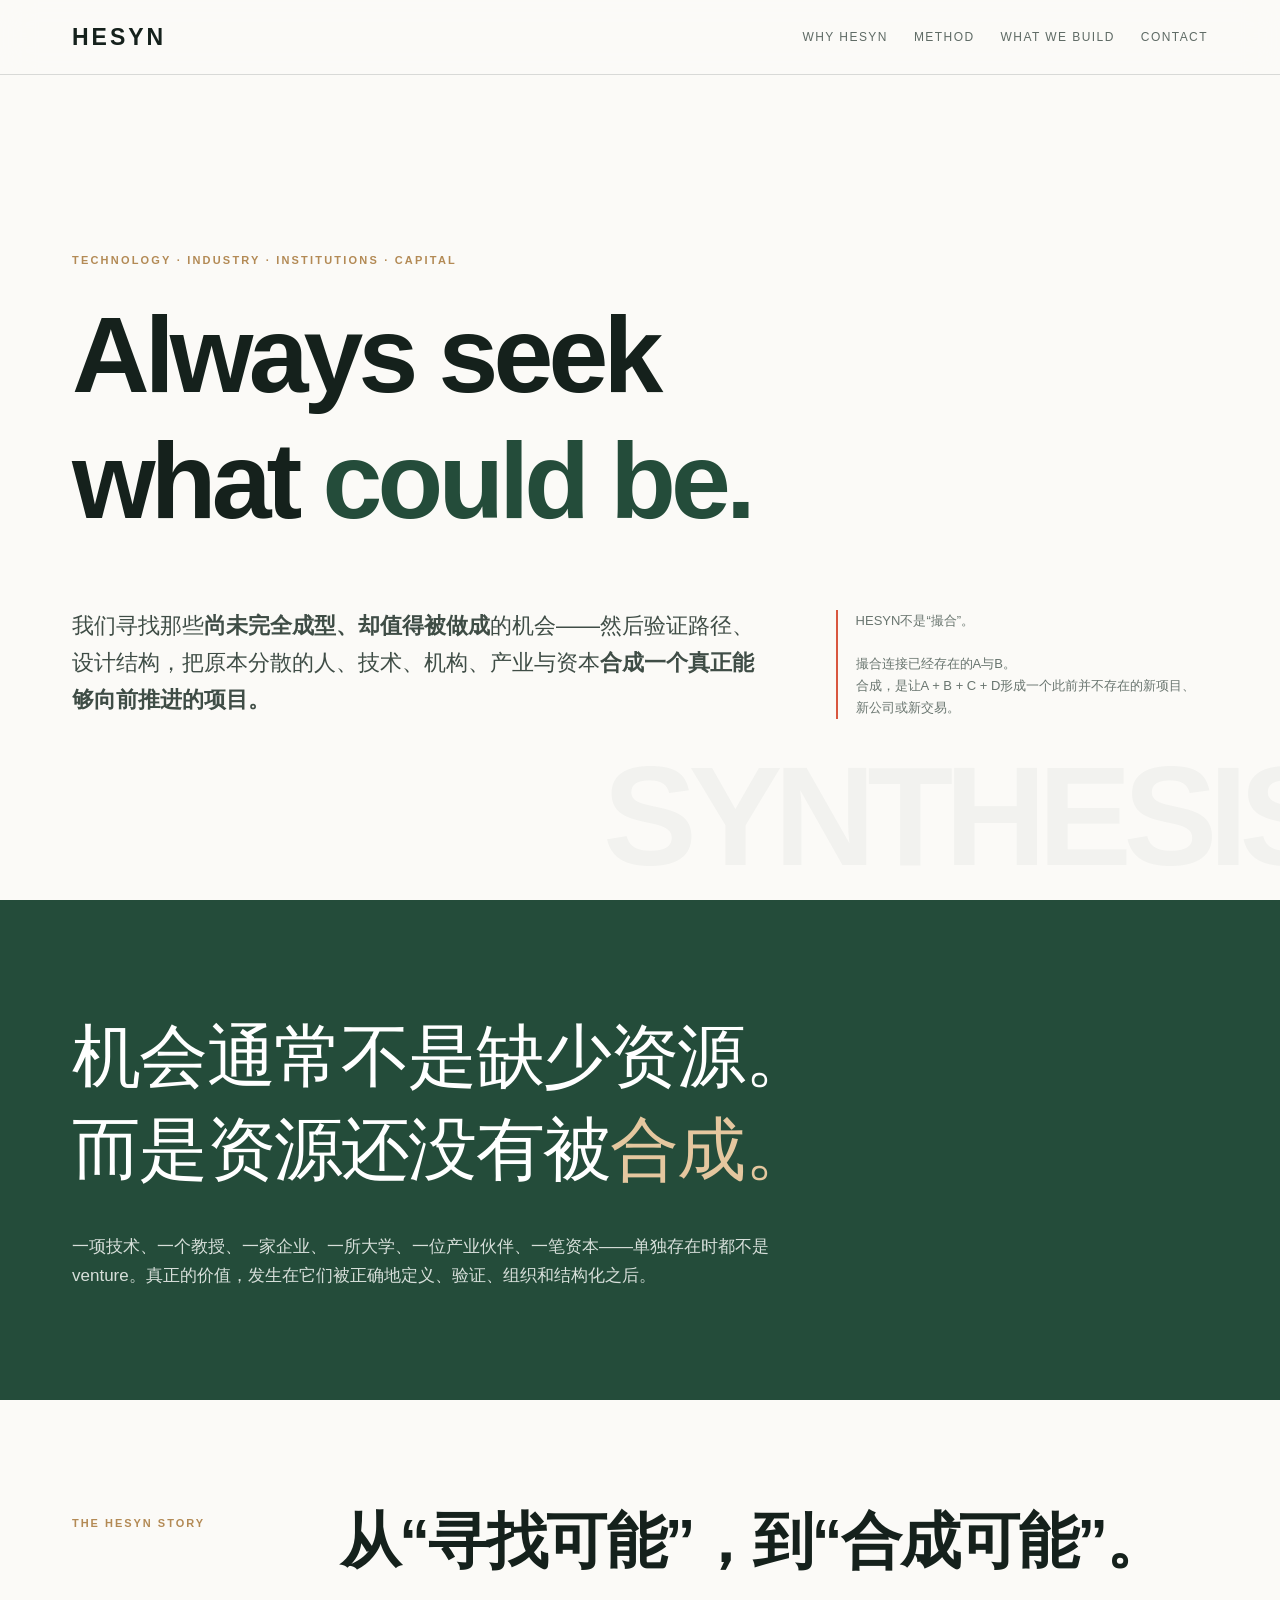
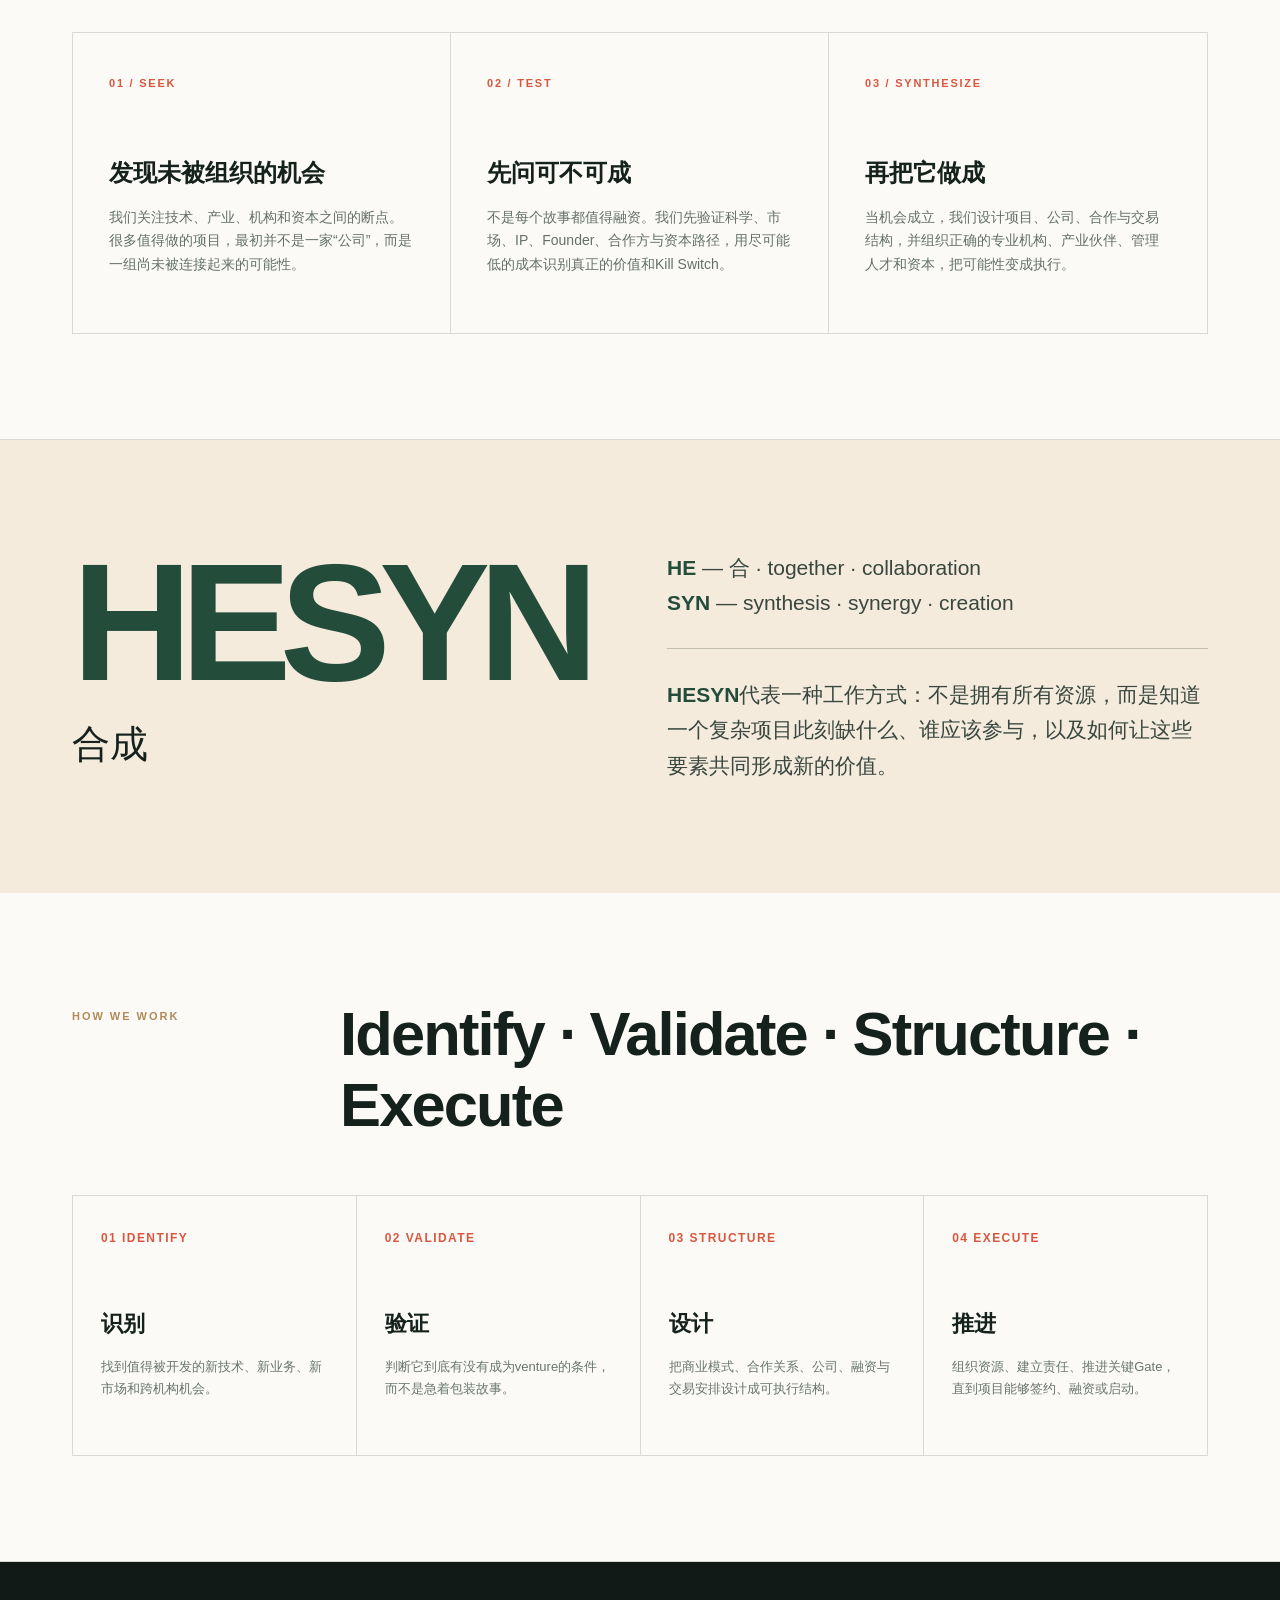
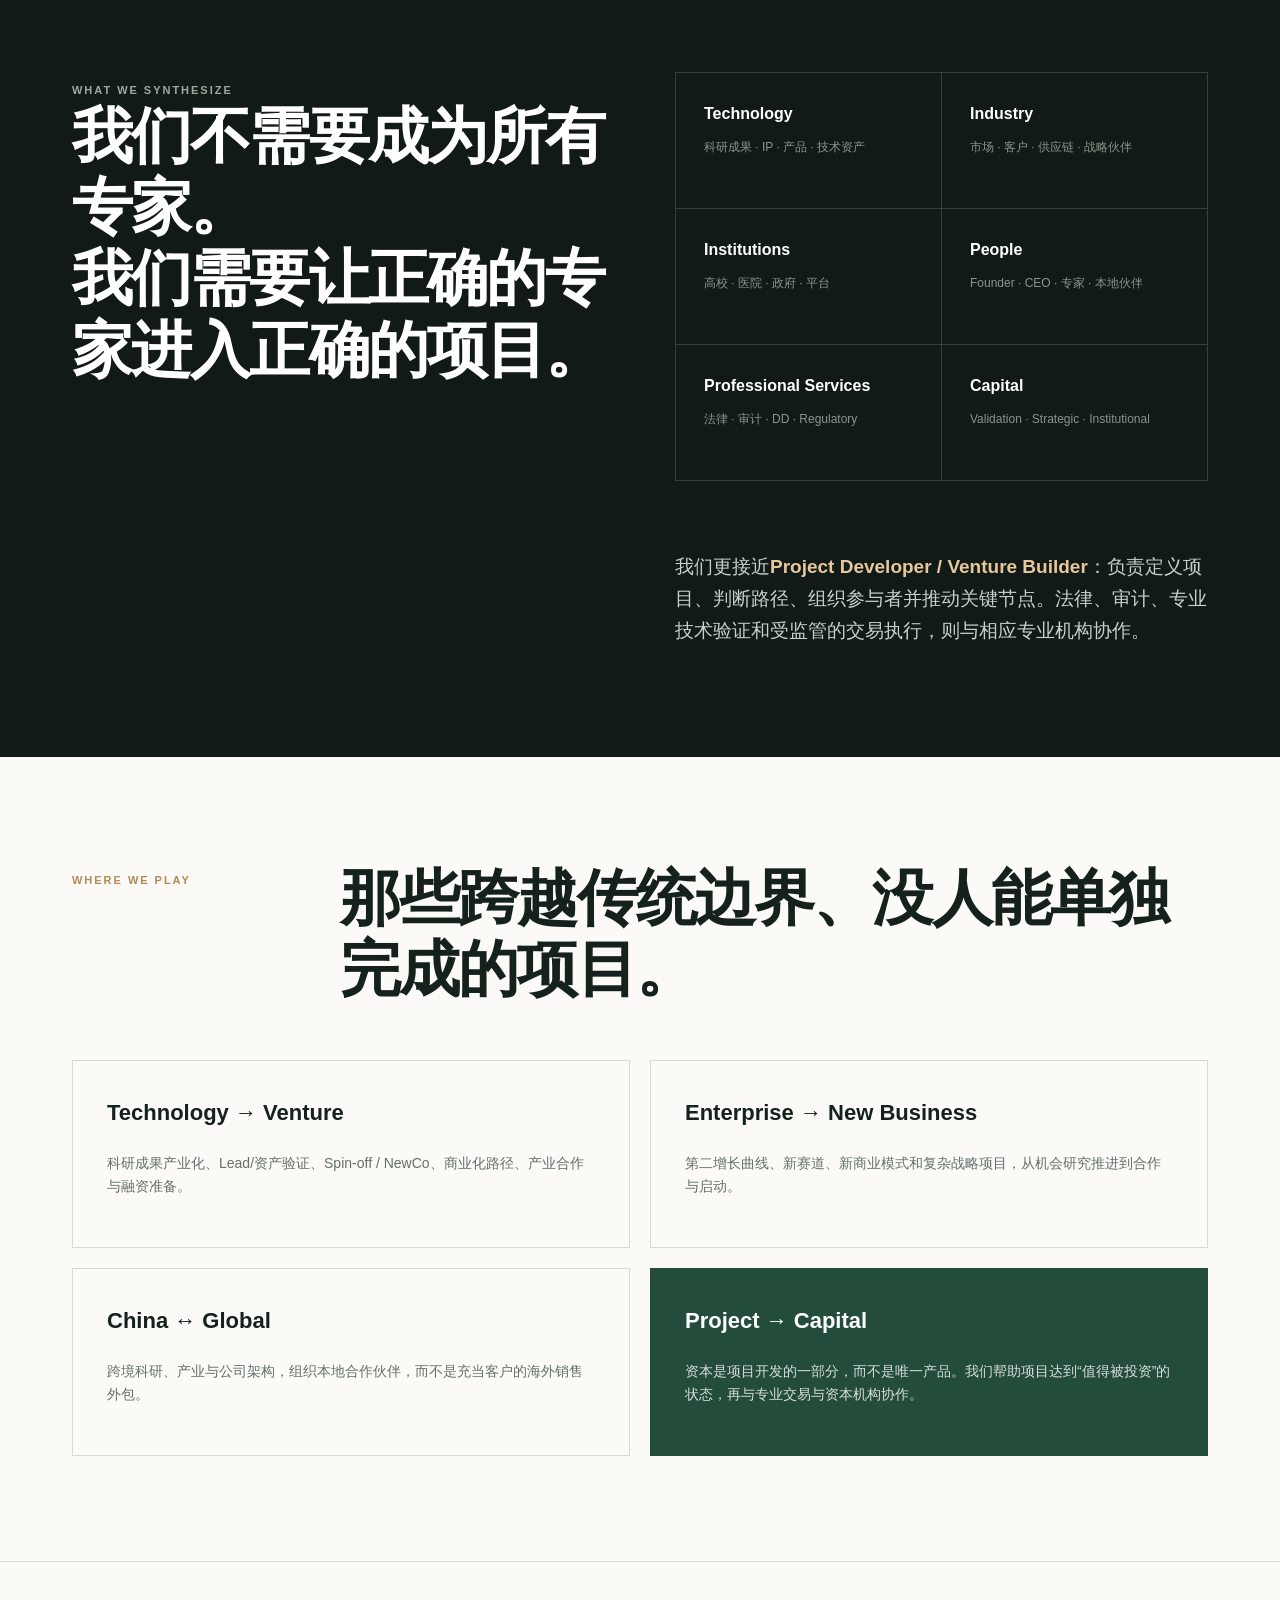
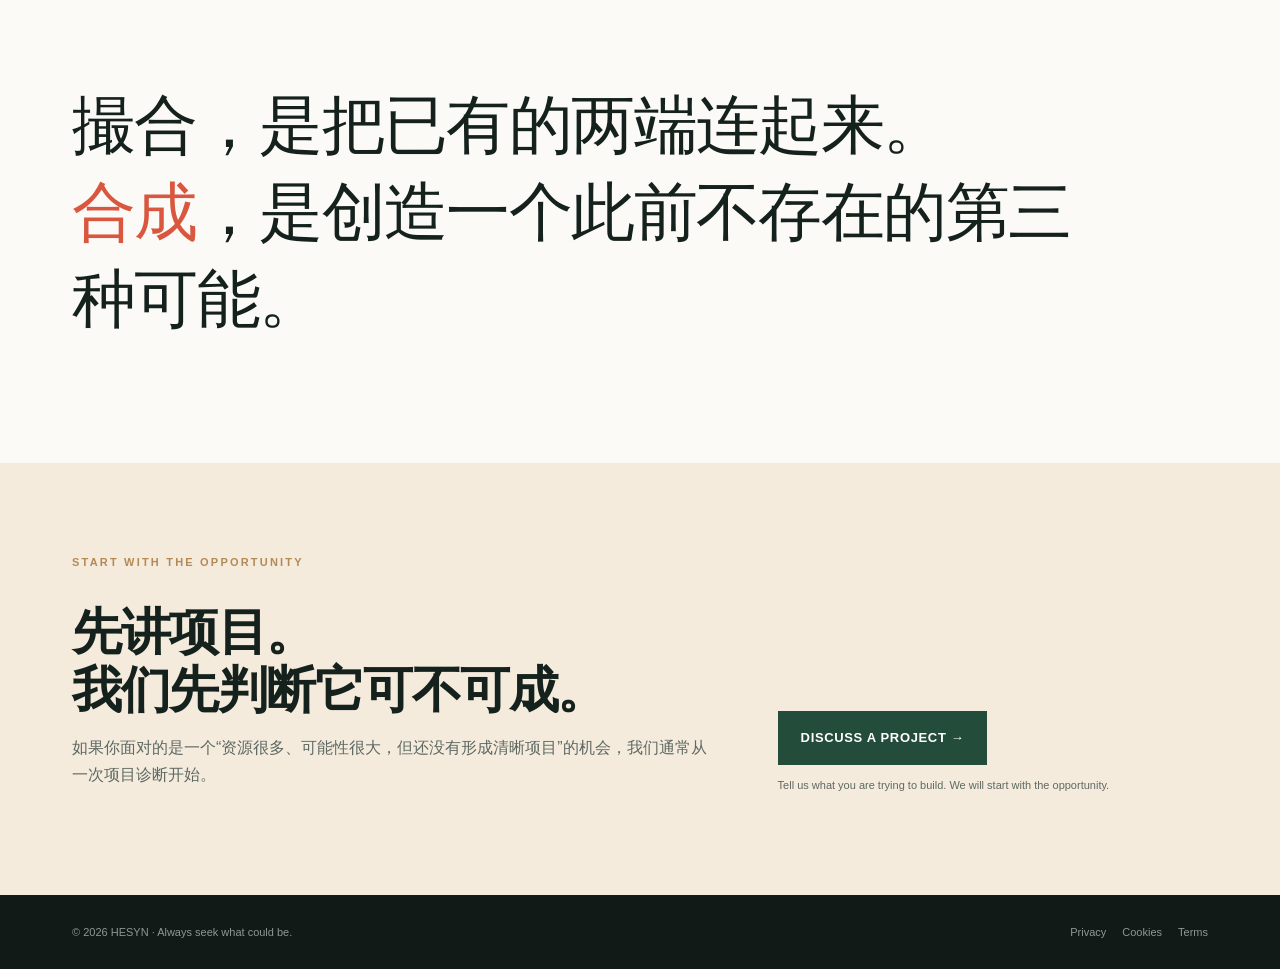
==== commit b8f1d689: "Add files via upload" ====
--- a/index.html
+++ b/index.html
@@ -3,60 +3,21 @@
 <head>
 <meta charset="utf-8">
 <meta name="viewport" content="width=device-width,initial-scale=1">
-<meta name="description" content="HESYN 合成 — We synthesize what ventures need to happen.">
-<title>HESYN 合成</title>
-<style>
-:root{
-  --ink:#15211c; --forest:#244c3a; --sage:#708278; --paper:#f4ebdd;
-  --warm:#b38a55; --red:#d9573f; --white:#fff; --line:rgba(21,33,28,.15);
-  --max:1200px;
-}
-*{box-sizing:border-box} html{scroll-behavior:smooth}
-body{margin:0;background:#fbfaf7;color:var(--ink);font-family:Inter,-apple-system,BlinkMacSystemFont,"Segoe UI","PingFang SC","Microsoft YaHei",sans-serif;line-height:1.55}
-a{text-decoration:none;color:inherit}.wrap{max-width:var(--max);margin:auto;padding:0 32px}
-nav{position:fixed;z-index:30;left:0;right:0;top:0;background:rgba(251,250,247,.86);backdrop-filter:blur(16px);border-bottom:1px solid var(--line)}
-.nav{height:74px;display:flex;align-items:center;justify-content:space-between}.logo{display:flex;align-items:baseline;gap:10px}.logo b{font-size:23px;letter-spacing:.13em}.logo span{font-family:serif;font-size:16px;color:var(--forest)}
-.links{display:flex;gap:26px;font-size:12px;text-transform:uppercase;letter-spacing:.12em;color:#5f6b65}
-.hero{min-height:100vh;padding:150px 0 80px;display:flex;align-items:center;overflow:hidden;position:relative}
-.hero:after{content:"SYNTHESIS";position:absolute;right:-45px;bottom:12px;font-size:11vw;line-height:1;color:rgba(36,76,58,.045);font-weight:800;letter-spacing:-.06em;pointer-events:none}
-.eyebrow{font-size:11px;letter-spacing:.2em;text-transform:uppercase;color:var(--warm);font-weight:800;margin-bottom:28px}
-h1{font-size:clamp(56px,9vw,120px);line-height:.88;letter-spacing:-.065em;margin:0;max-width:1000px}
-h1 em{font-style:normal;color:var(--forest)}.hero-grid{display:grid;grid-template-columns:1.3fr .7fr;gap:72px;margin-top:62px;align-items:end}
-.lede{font-size:22px;max-width:730px;color:#3f4d46;margin:0}.aside{font-size:13px;color:#69756f;border-left:2px solid var(--red);padding-left:18px}
-.statement{background:var(--forest);color:white;padding:110px 0}.statement .big{font-family:Georgia,"Songti SC",serif;font-size:clamp(36px,5.4vw,70px);line-height:1.2;max-width:1000px;margin:0}
-.statement .big span{color:#e5c79f}.statement .sub{margin:38px 0 0;max-width:720px;color:#d7dfda;font-size:17px}
-section.light{padding:105px 0;border-bottom:1px solid var(--line)}
-.head{display:grid;grid-template-columns:220px 1fr;gap:48px;margin-bottom:55px}.label{font-size:11px;text-transform:uppercase;letter-spacing:.18em;color:var(--warm);font-weight:800;padding-top:9px}
-h2{font-size:clamp(34px,4.8vw,62px);line-height:1.05;letter-spacing:-.04em;margin:0;max-width:850px}
-.story{display:grid;grid-template-columns:repeat(3,1fr);border:1px solid var(--line)}
-.story>div{padding:36px;border-right:1px solid var(--line);min-height:300px}.story>div:last-child{border:0}.story .n{font-size:11px;letter-spacing:.16em;color:var(--red);font-weight:800}
-.story h3{font-size:24px;margin:58px 0 12px}.story p{font-size:14px;color:#657069;margin:0}
-.wordmark{padding:110px 0;background:var(--paper)}.word-grid{display:grid;grid-template-columns:.85fr 1.15fr;gap:80px;align-items:center}
-.giant{font-size:clamp(76px,13vw,170px);font-weight:800;letter-spacing:-.07em;line-height:.8;color:var(--forest)}.cn{font-family:Georgia,"Songti SC",serif;font-size:38px;margin-top:24px}
-.definition{font-size:21px;color:#39473f}.definition strong{color:var(--forest)}.definition hr{border:0;border-top:1px solid rgba(21,33,28,.22);margin:28px 0}
-.method{display:grid;grid-template-columns:repeat(4,1fr);gap:0;border-top:1px solid var(--line);border-left:1px solid var(--line)}
-.step{padding:28px;min-height:260px;border-right:1px solid var(--line);border-bottom:1px solid var(--line)}.step b{font-size:12px;color:var(--red);letter-spacing:.12em}.step h3{margin:55px 0 10px;font-size:22px}.step p{font-size:13px;color:#69756f}
-.synthesis{background:#111a16;color:#fff;padding:110px 0}.synth-grid{display:grid;grid-template-columns:1fr 1fr;gap:70px}.synthesis h2{color:white}.atoms{display:grid;grid-template-columns:1fr 1fr;gap:1px;background:#344039;border:1px solid #344039}
-.atom{background:#111a16;padding:28px;min-height:135px}.atom b{font-size:16px}.atom span{display:block;margin-top:9px;color:#89958e;font-size:12px}
-.synth-copy{font-size:19px;color:#c7d0cb;align-self:center}.synth-copy strong{color:#e7c89d}
-.boundary{display:grid;grid-template-columns:1fr 1fr;gap:20px}.box{padding:34px;border:1px solid var(--line)}.box h3{font-size:22px;margin:0 0 20px}.box p{font-size:14px;color:#657069}.box.dark{background:var(--forest);color:white;border-color:var(--forest)}.box.dark p{color:#d6dfda}
-.quote{padding:120px 0}.quote p{font-family:Georgia,"Songti SC",serif;font-size:clamp(34px,5vw,64px);line-height:1.18;margin:0;max-width:1050px}.quote em{font-style:normal;color:var(--red)}
-.cta{padding:90px 0;background:var(--paper)}.cta-grid{display:grid;grid-template-columns:1.2fr .8fr;gap:60px;align-items:end}.cta h2{font-size:50px}.cta p{color:#5e6963;max-width:680px}.btn{display:inline-flex;padding:16px 23px;background:var(--forest);color:white;font-size:13px;font-weight:700;letter-spacing:.05em}
-footer{padding:28px 0;background:#111a16;color:#8d9992;font-size:11px}.foot{display:flex;justify-content:space-between}
-@media(max-width:850px){.links{display:none}.hero-grid,.head,.word-grid,.synth-grid,.cta-grid{grid-template-columns:1fr}.story,.method{grid-template-columns:1fr 1fr}.head{gap:16px}.hero{min-height:auto}.word-grid{gap:45px}}
-@media(max-width:560px){.wrap{padding:0 20px}.story,.method,.boundary{grid-template-columns:1fr}.story>div{border-right:0;border-bottom:1px solid var(--line)}.hero{padding-top:125px}.statement,section.light,.wordmark,.synthesis,.quote{padding:75px 0}}
-</style>
+<meta name="description" content="HESYN — We identify possibilities, validate pathways, and synthesize what complex ventures need to happen.">
+<title>HESYN</title>
+<link rel="stylesheet" href="assets/styles.css">
+<script src="assets/site.js" defer></script>
 </head>
 <body>
 <nav><div class="wrap nav">
-  <a class="logo" href="#top"><b>HESYN</b><span>合成</span></a>
+  <a class="logo" href="#top"><b>HESYN</b></a>
   <div class="links"><a href="#story">Why HESYN</a><a href="#method">Method</a><a href="#work">What We Build</a><a href="#contact">Contact</a></div>
 </div></nav>
 
 <main id="top">
 <section class="hero"><div class="wrap">
   <div class="eyebrow">Technology · Industry · Institutions · Capital</div>
-  <h1>Always seek<br>what <em>could be.</em></h1>
+  <h1><span>Always seek</span><span class="hero-line2">what <em>could be.</em></span></h1>
   <div class="hero-grid">
     <p class="lede">我们寻找那些<strong>尚未完全成型、却值得被做成</strong>的机会——然后验证路径、设计结构，把原本分散的人、技术、机构、产业与资本<strong>合成一个真正能够向前推进的项目。</strong></p>
     <div class="aside">HESYN不是“撮合”。<br><br>撮合连接已经存在的A与B。<br>合成，是让A + B + C + D形成一个此前并不存在的新项目、新公司或新交易。</div>
@@ -98,10 +59,7 @@
 </div></section>
 
 <section class="synthesis" id="work"><div class="wrap synth-grid">
-  <div>
-    <div class="label" style="color:#9daa9f">What We Synthesize</div>
-    <h2>我们不需要成为所有专家。<br>我们需要让正确的专家进入正确的项目。</h2>
-  </div>
+  <div><div class="label" style="color:#9daa9f">What We Synthesize</div><h2>我们不需要成为所有专家。<br>我们需要让正确的专家进入正确的项目。</h2></div>
   <div class="atoms">
     <div class="atom"><b>Technology</b><span>科研成果 · IP · 产品 · 技术资产</span></div>
     <div class="atom"><b>Industry</b><span>市场 · 客户 · 供应链 · 战略伙伴</span></div>
@@ -128,12 +86,76 @@
   <p>撮合，是把已有的两端连起来。<br><em>合成</em>，是创造一个此前不存在的第三种可能。</p>
 </div></section>
 
-<section class="cta" id="contact"><div class="wrap cta-grid">
-  <div><div class="eyebrow">Start with the opportunity</div><h2>先讲项目。<br>我们先判断它可不可成。</h2><p>如果你面对的是一个“资源很多、可能性很大，但还没有形成清晰项目”的机会，我们通常从一次项目诊断开始。</p></div>
-  <div><a class="btn" href="mailto:hello@example.com">DISCUSS A PROJECT →</a><p style="font-size:11px">Replace with your formal email before publishing.</p></div>
+<section class="cta" id="contact"><div class="wrap">
+  <div class="cta-grid">
+    <div><div class="eyebrow">Start with the opportunity</div><h2>先讲项目。<br>我们先判断它可不可成。</h2><p>如果你面对的是一个“资源很多、可能性很大，但还没有形成清晰项目”的机会，我们通常从一次项目诊断开始。</p></div>
+    <div><a class="btn" href="#project-form" data-open-project-form>DISCUSS A PROJECT →</a><p style="font-size:11px">Tell us what you are trying to build. We will start with the opportunity.</p></div>
+  </div>
+
+  <div class="contact-panel" id="project-form" aria-hidden="true">
+    <h3>Tell us what could be.</h3>
+    <p class="hint">不需要准备完整BP。留下基本联络方式，以及你正在思考的机会或项目即可。</p>
+
+    <form id="hesyn-project-form" action="https://formspree.io/f/xvkolajl" method="POST">
+      <input type="hidden" name="_subject" value="New HESYN Project Inquiry">
+      <input type="hidden" name="source" value="HESYN Website">
+      <div class="honeypot" aria-hidden="true">
+        <label>Leave this field empty<input name="_gotcha" tabindex="-1" autocomplete="off"></label>
+      </div>
+
+      <div class="form-grid">
+        <div class="field"><label for="name">Name / 姓名</label><input id="name" name="name" required autocomplete="name" placeholder="Your name"></div>
+        <div class="field"><label for="organization">Organization / 机构</label><input id="organization" name="organization" autocomplete="organization" placeholder="Company, university, fund..."></div>
+        <div class="field"><label for="email">Email</label><input id="email" name="email" type="email" required autocomplete="email" placeholder="you@example.com"></div>
+        <div class="field"><label for="contact-field">WeChat / Phone</label><input id="contact-field" name="contact" autocomplete="tel" placeholder="Optional"></div>
+
+        <div class="field full"><label for="project-type">What are you trying to build?</label>
+          <select id="project-type" name="project_type">
+            <option>Technology → Venture</option>
+            <option>Enterprise → New Business</option>
+            <option>China ↔ Global</option>
+            <option>Project → Capital</option>
+            <option>Something else</option>
+          </select>
+        </div>
+
+        <div class="field full"><label for="message">Tell us about the opportunity / 简述项目</label>
+          <textarea id="message" name="message" required placeholder="What exists today? What are you trying to make happen? Where is the project currently stuck?"></textarea>
+        </div>
+
+        <div class="field full">
+          <div class="notice"><strong>Initial inquiry only.</strong> Please do not include health data, patient information, trade secrets, unpublished patent details, passwords, or other highly sensitive/confidential information in this form. 如项目需要进一步交换机密资料，我们会在适当的保密安排之后进行。</div>
+        </div>
+
+        <div class="field full">
+          <div class="checkrow">
+            <input id="privacy-ack" name="privacy_acknowledged" type="checkbox" value="yes" required>
+            <label for="privacy-ack">I have read the <a href="privacy.html" target="_blank" rel="noopener">Privacy Policy</a> and understand how HESYN will process the information submitted with this inquiry. 我已阅读隐私政策并了解本次咨询信息将如何被处理。</label>
+          </div>
+        </div>
+      </div>
+
+      <div class="form-actions">
+        <button class="btn" type="submit">SUBMIT PROJECT →</button>
+        <a class="close-form" href="#contact" data-close-project-form>Close</a>
+      </div>
+      <div class="form-note">Your information is used only to evaluate and respond to this inquiry, subject to our <a href="privacy.html" style="text-decoration:underline">Privacy Policy</a> and <a href="terms.html" style="text-decoration:underline">Terms of Use</a>.</div>
+      <div id="form-status" class="submit-status" aria-live="polite"></div>
+    </form>
+  </div>
 </div></section>
 </main>
 
-<footer><div class="wrap foot"><span>© 2026 HESYN</span><span>Always seek what could be. Then synthesize what it takes.</span></div></footer>
+<footer>
+  <div class="wrap foot">
+    <span>© 2026 HESYN · Always seek what could be.</span>
+    <span class="foot-links">
+      <a href="privacy.html">Privacy</a>
+      <a href="cookies.html">Cookies</a>
+      <a href="terms.html">Terms</a>
+    </span>
+  </div>
+</footer>
+
 </body>
-</html>
+</html>
--- a/assets/styles.css
+++ b/assets/styles.css
@@ -0,0 +1,142 @@
+
+:root{
+  --ink:#15211c; --forest:#244c3a; --sage:#708278; --paper:#f4ebdd;
+  --warm:#b38a55; --red:#d9573f; --white:#fff; --line:rgba(21,33,28,.15);
+  --max:1200px;
+}
+*{box-sizing:border-box}
+html{scroll-behavior:smooth}
+body{
+  margin:0;background:#fbfaf7;color:var(--ink);
+  font-family:"Avenir Next","Helvetica Neue",-apple-system,BlinkMacSystemFont,"Segoe UI","PingFang SC","Microsoft YaHei",Arial,sans-serif;
+  line-height:1.68
+}
+a{text-decoration:none;color:inherit}
+.wrap{max-width:var(--max);margin:auto;padding:0 32px}
+nav{
+  position:fixed;z-index:30;left:0;right:0;top:0;
+  background:rgba(251,250,247,.88);backdrop-filter:blur(16px);
+  border-bottom:1px solid var(--line)
+}
+.nav{height:74px;display:flex;align-items:center;justify-content:space-between}
+.logo b{font-size:23px;letter-spacing:.13em}
+.links{display:flex;gap:26px;font-size:12px;text-transform:uppercase;letter-spacing:.12em;color:#5f6b65}
+.hero{min-height:100vh;padding:150px 0 80px;display:flex;align-items:center;overflow:hidden;position:relative}
+.hero:after{content:"SYNTHESIS";position:absolute;right:-45px;bottom:12px;font-size:11vw;line-height:1;color:rgba(36,76,58,.045);font-weight:800;letter-spacing:-.06em;pointer-events:none}
+.eyebrow{font-size:11px;letter-spacing:.2em;text-transform:uppercase;color:var(--warm);font-weight:800;margin-bottom:32px}
+h1{
+  font-size:clamp(54px,8.4vw,112px);line-height:1;letter-spacing:-.045em;
+  margin:0;max-width:1080px;font-weight:600
+}
+h1>span{display:block}
+.hero-line2{margin-top:.18em}
+h1 em{font-style:normal;color:var(--forest)}
+.hero-grid{display:grid;grid-template-columns:1.3fr .7fr;gap:72px;margin-top:72px;align-items:end}
+.lede{font-size:22px;max-width:730px;color:#3f4d46;margin:0}
+.aside{font-size:13px;color:#69756f;border-left:2px solid var(--red);padding-left:18px}
+.statement{background:var(--forest);color:white;padding:110px 0}
+.statement .big{font-size:clamp(36px,5.4vw,70px);line-height:1.34;letter-spacing:-.025em;max-width:1000px;margin:0;font-weight:500}
+.statement .big span{color:#e5c79f}
+.statement .sub{margin:38px 0 0;max-width:720px;color:#d7dfda;font-size:17px}
+section.light{padding:105px 0;border-bottom:1px solid var(--line)}
+.head{display:grid;grid-template-columns:220px 1fr;gap:48px;margin-bottom:55px}
+.label{font-size:11px;text-transform:uppercase;letter-spacing:.18em;color:var(--warm);font-weight:800;padding-top:9px}
+h2{font-size:clamp(34px,4.8vw,62px);line-height:1.16;letter-spacing:-.03em;margin:0;max-width:850px;font-weight:600}
+.story{display:grid;grid-template-columns:repeat(3,1fr);border:1px solid var(--line)}
+.story>div{padding:36px;border-right:1px solid var(--line);min-height:300px}
+.story>div:last-child{border:0}
+.story .n{font-size:11px;letter-spacing:.16em;color:var(--red);font-weight:800}
+.story h3{font-size:24px;margin:58px 0 12px}
+.story p{font-size:14px;color:#657069;margin:0}
+.wordmark{padding:110px 0;background:var(--paper)}
+.word-grid{display:grid;grid-template-columns:.85fr 1.15fr;gap:80px;align-items:center}
+.giant{font-size:clamp(76px,13vw,170px);font-weight:800;letter-spacing:-.07em;line-height:.8;color:var(--forest)}
+.cn{font-family:Georgia,"Songti SC",serif;font-size:38px;margin-top:24px}
+.definition{font-size:21px;color:#39473f}
+.definition strong{color:var(--forest)}
+.definition hr{border:0;border-top:1px solid rgba(21,33,28,.22);margin:28px 0}
+.method{display:grid;grid-template-columns:repeat(4,1fr);border-top:1px solid var(--line);border-left:1px solid var(--line)}
+.step{padding:28px;min-height:260px;border-right:1px solid var(--line);border-bottom:1px solid var(--line)}
+.step b{font-size:12px;color:var(--red);letter-spacing:.12em}
+.step h3{margin:55px 0 10px;font-size:22px}
+.step p{font-size:13px;color:#69756f}
+.synthesis{background:#111a16;color:#fff;padding:110px 0}
+.synth-grid{display:grid;grid-template-columns:1fr 1fr;gap:70px}
+.synthesis h2{color:white}
+.atoms{display:grid;grid-template-columns:1fr 1fr;gap:1px;background:#344039;border:1px solid #344039}
+.atom{background:#111a16;padding:28px;min-height:135px}
+.atom b{font-size:16px}
+.atom span{display:block;margin-top:9px;color:#89958e;font-size:12px}
+.synth-copy{font-size:19px;color:#c7d0cb;align-self:center}
+.synth-copy strong{color:#e7c89d}
+.boundary{display:grid;grid-template-columns:1fr 1fr;gap:20px}
+.box{padding:34px;border:1px solid var(--line)}
+.box h3{font-size:22px;margin:0 0 20px}
+.box p{font-size:14px;color:#657069}
+.box.dark{background:var(--forest);color:white;border-color:var(--forest)}
+.box.dark p{color:#d6dfda}
+.quote{padding:120px 0}
+.quote p{font-size:clamp(34px,5vw,64px);line-height:1.36;letter-spacing:-.025em;margin:0;max-width:1050px;font-weight:500}
+.quote em{font-style:normal;color:var(--red)}
+.cta{padding:90px 0;background:var(--paper)}
+.cta-grid{display:grid;grid-template-columns:1.2fr .8fr;gap:60px;align-items:end}
+.cta h2{font-size:50px}
+.cta p{color:#5e6963;max-width:680px}
+.btn{display:inline-flex;padding:16px 23px;background:var(--forest);color:white;font-size:13px;font-weight:700;letter-spacing:.05em;border:0;cursor:pointer}
+.btn[disabled]{opacity:.55;cursor:not-allowed}
+.contact-panel{display:none;margin-top:44px;padding:38px;border:1px solid var(--line);background:#fff;position:relative;z-index:5}
+.contact-panel.is-open{display:block}
+.contact-panel h3{margin:0 0 8px;font-size:25px}
+.contact-panel .hint{margin:0 0 26px;color:#68736d;font-size:13px}
+.form-grid{display:grid;grid-template-columns:1fr 1fr;gap:18px}
+.field{display:flex;flex-direction:column;gap:7px}
+.field.full{grid-column:1/-1}
+.field label{font-size:11px;font-weight:800;letter-spacing:.08em;text-transform:uppercase;color:#647069}
+.field input,.field textarea,.field select{
+  width:100%;border:1px solid var(--line);background:#fbfaf7;padding:14px 15px;
+  font:inherit;color:var(--ink);outline:none
+}
+.field textarea{min-height:120px;resize:vertical}
+.field input:focus,.field textarea:focus,.field select:focus{border-color:var(--forest)}
+.checkrow{display:grid;grid-template-columns:auto 1fr;gap:10px;align-items:start;margin-top:4px}
+.checkrow input{margin-top:5px}
+.checkrow label{font-size:12px;color:#5f6b65;text-transform:none;letter-spacing:0;font-weight:400}
+.checkrow a{text-decoration:underline}
+.form-actions{display:flex;align-items:center;gap:18px;margin-top:20px;flex-wrap:wrap}
+.form-note{font-size:11px;color:#7a857f;margin-top:12px}
+.close-form{font-size:12px;text-decoration:underline;color:#657069}
+.submit-status{margin-top:14px;font-size:12px;min-height:18px}
+.submit-status.success{color:var(--forest);font-weight:700}
+.submit-status.error{color:var(--red);font-weight:700}
+.honeypot{position:absolute!important;left:-10000px!important;top:auto!important;width:1px!important;height:1px!important;overflow:hidden!important}
+.legal-shell{padding:135px 0 90px}
+.legal-shell .eyebrow{margin-bottom:18px}
+.legal-shell h1{font-size:clamp(44px,6vw,78px);line-height:1.04;margin-bottom:24px}
+.legal-meta{font-size:12px;color:#7a857f;margin-bottom:50px}
+.legal{max-width:900px}
+.legal h2{font-size:25px;line-height:1.25;margin:44px 0 12px;letter-spacing:-.015em}
+.legal h3{font-size:17px;margin:28px 0 8px}
+.legal p,.legal li{font-size:15px;color:#435048}
+.legal ul{padding-left:21px}
+.notice{border-left:3px solid var(--warm);background:#f7f1e8;padding:18px 20px;margin:25px 0;font-size:13px;color:#526058}
+.placeholder{background:#fff1cf;padding:1px 5px;border-radius:3px;color:#795b20}
+footer{padding:28px 0;background:#111a16;color:#8d9992;font-size:11px}
+.foot{display:flex;justify-content:space-between;gap:20px;align-items:center}
+.foot-links{display:flex;gap:16px;flex-wrap:wrap}
+.foot-links a:hover{color:#fff}
+@media(max-width:850px){
+  .links{display:none}
+  .hero-grid,.head,.word-grid,.synth-grid,.cta-grid{grid-template-columns:1fr}
+  .story,.method{grid-template-columns:1fr 1fr}
+  .head{gap:16px}.hero{min-height:auto}.word-grid{gap:45px}
+}
+@media(max-width:560px){
+  .wrap{padding:0 20px}
+  .story,.method,.boundary,.form-grid{grid-template-columns:1fr}
+  .story>div{border-right:0;border-bottom:1px solid var(--line)}
+  .field.full{grid-column:auto}
+  .hero{padding-top:125px}
+  .statement,section.light,.wordmark,.synthesis,.quote{padding:75px 0}
+  .legal-shell{padding-top:115px}
+  .foot{align-items:flex-start;flex-direction:column}
+}
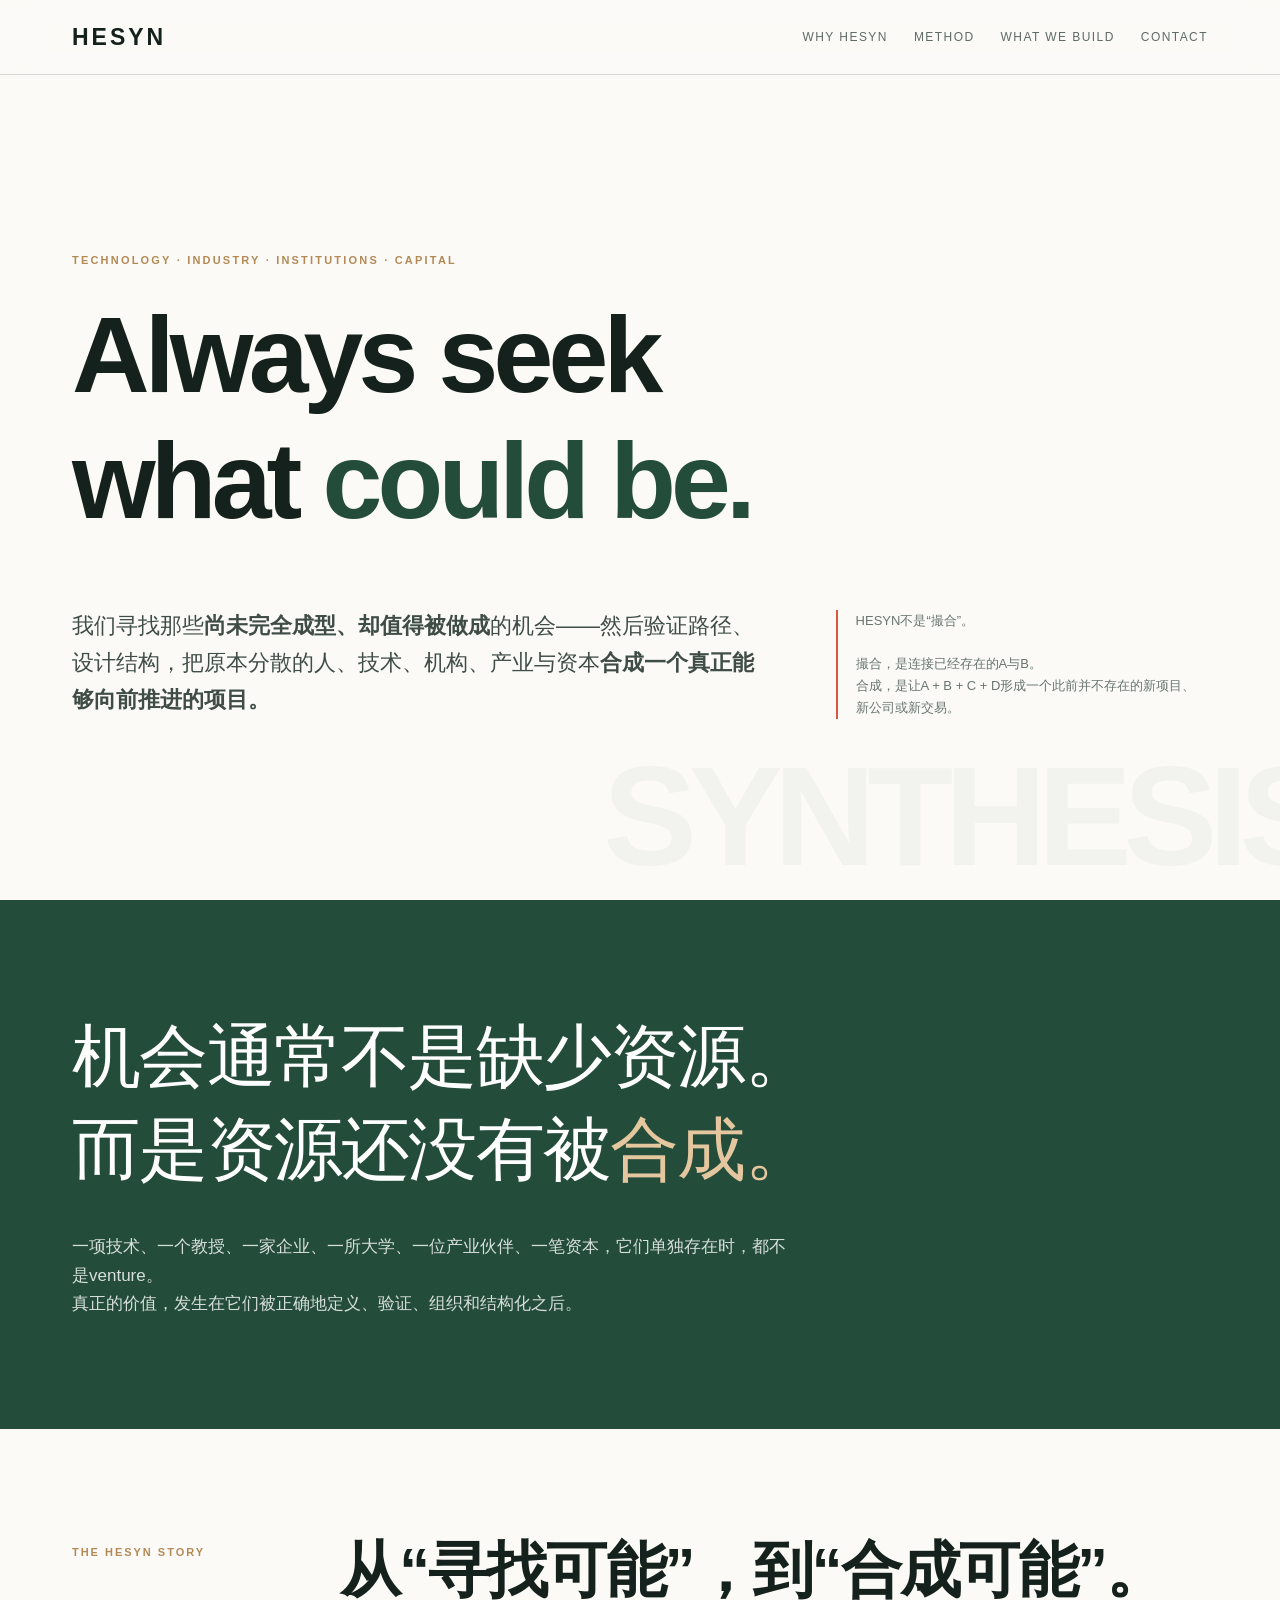
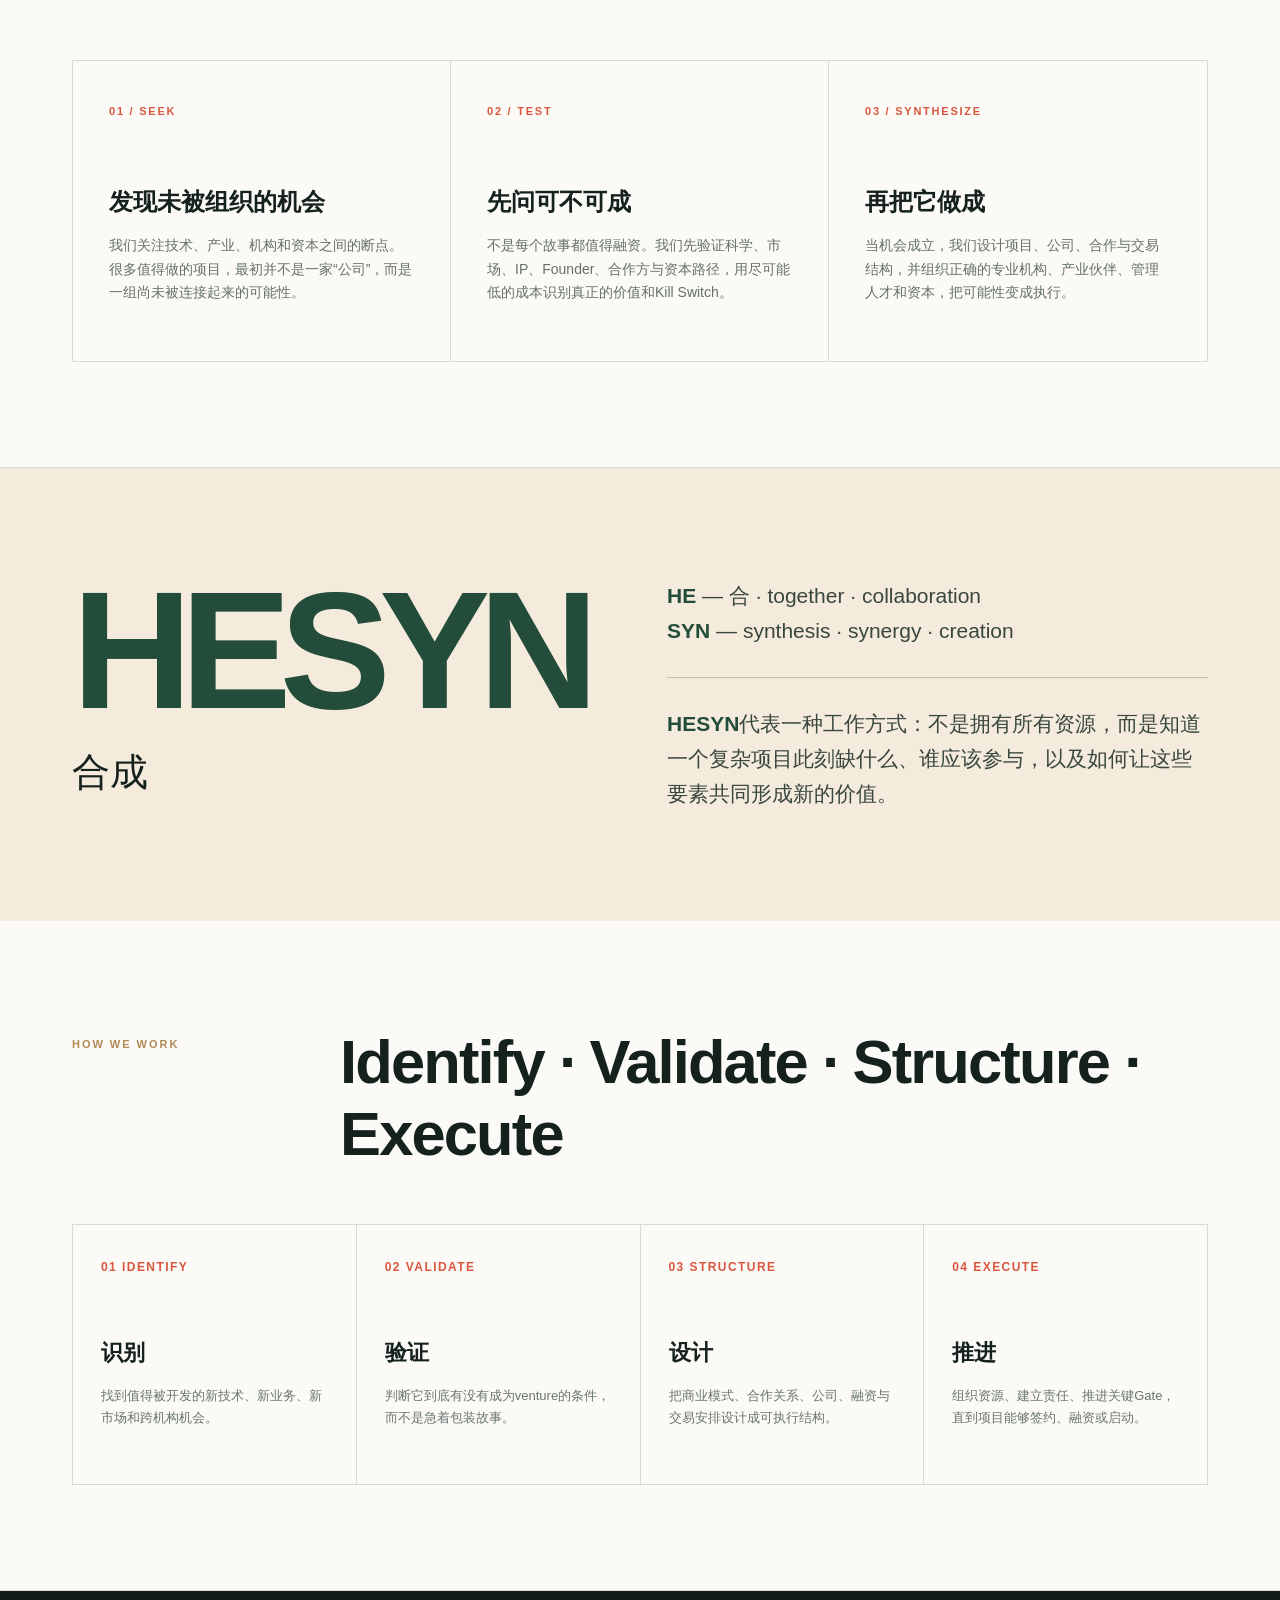
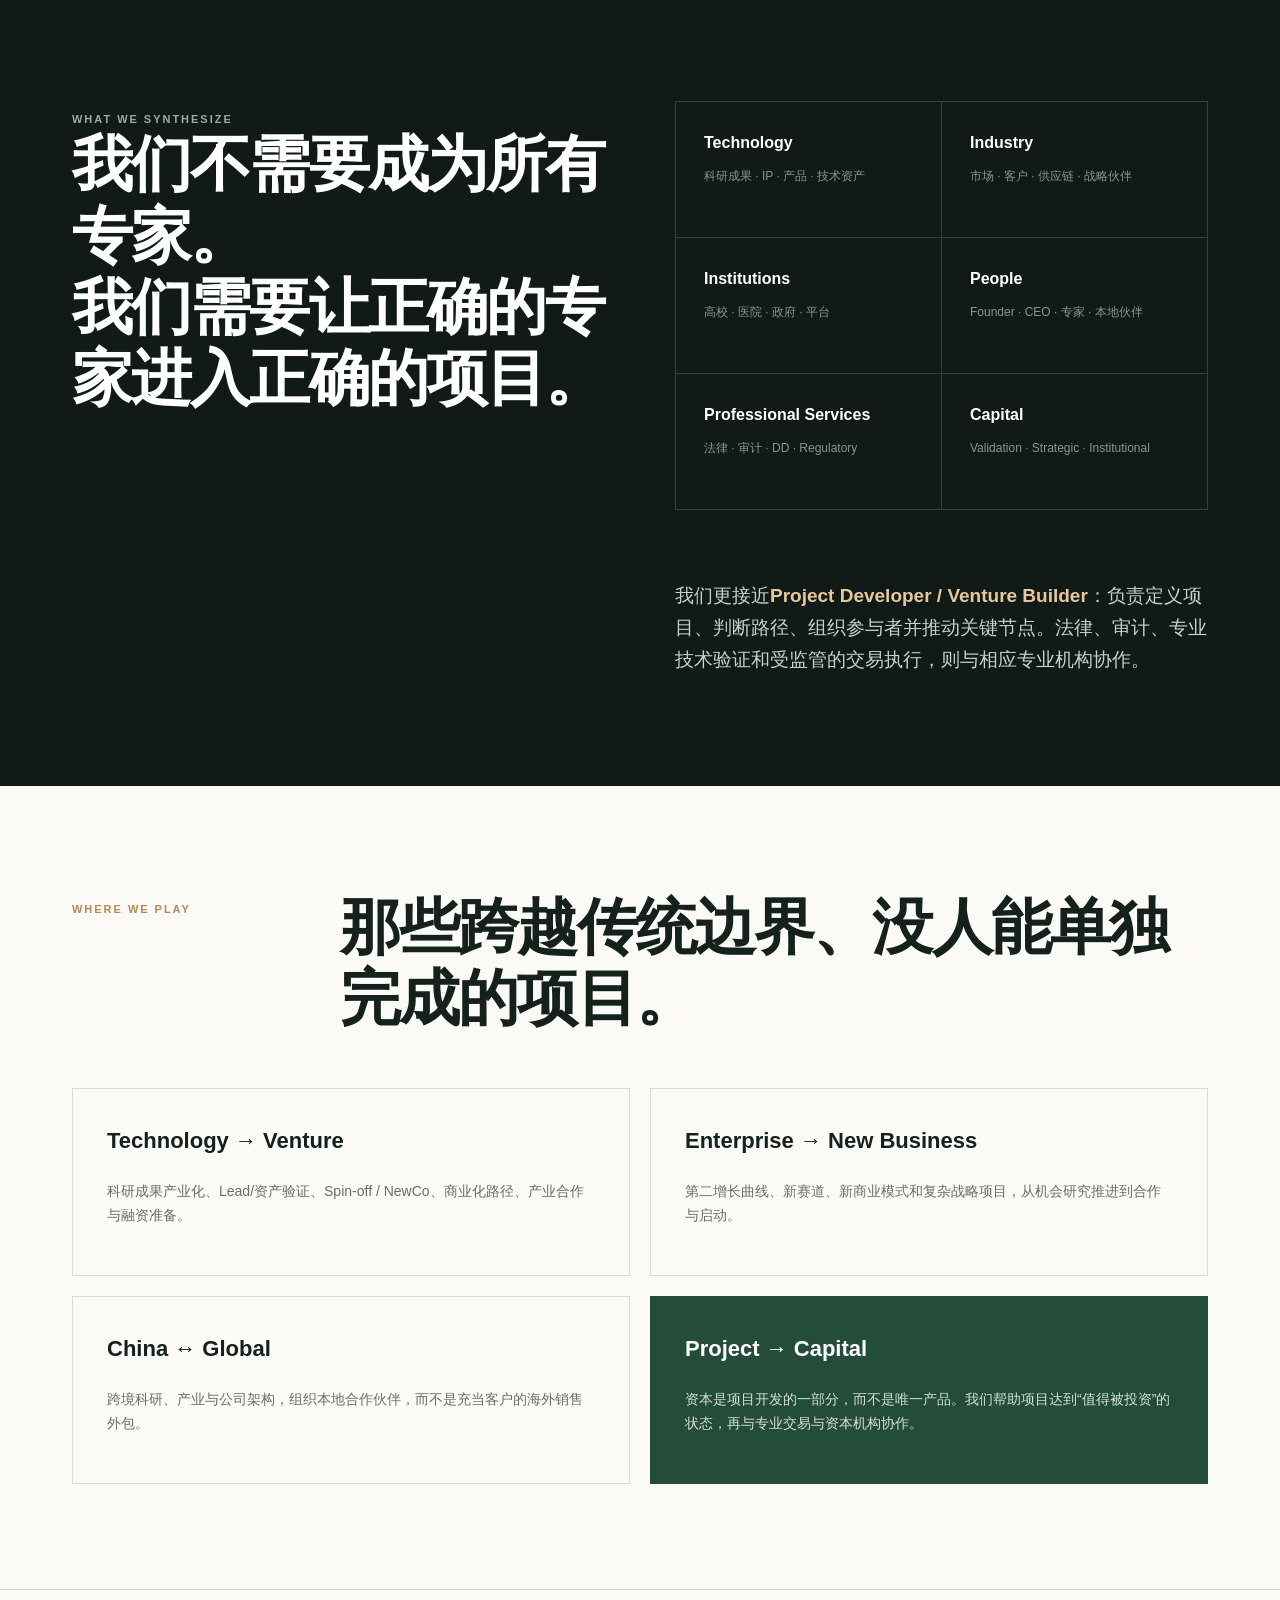
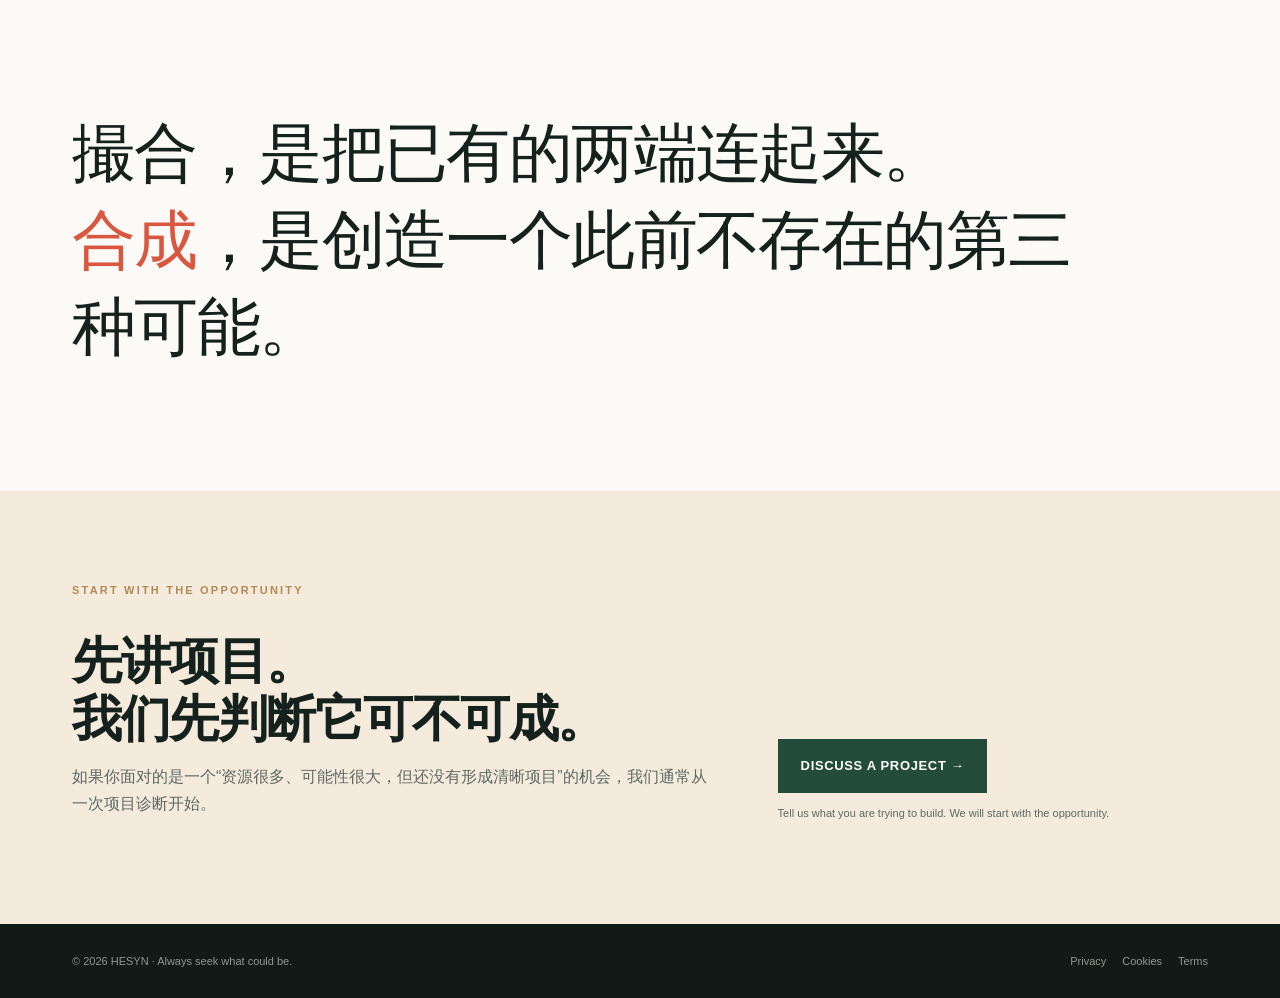
==== commit 237d121f: "Update index.html" ====
--- a/index.html
+++ b/index.html
@@ -20,13 +20,13 @@
   <h1><span>Always seek</span><span class="hero-line2">what <em>could be.</em></span></h1>
   <div class="hero-grid">
     <p class="lede">我们寻找那些<strong>尚未完全成型、却值得被做成</strong>的机会——然后验证路径、设计结构，把原本分散的人、技术、机构、产业与资本<strong>合成一个真正能够向前推进的项目。</strong></p>
-    <div class="aside">HESYN不是“撮合”。<br><br>撮合连接已经存在的A与B。<br>合成，是让A + B + C + D形成一个此前并不存在的新项目、新公司或新交易。</div>
+    <div class="aside">HESYN不是“撮合”。<br><br>撮合，是连接已经存在的A与B。<br>合成，是让A + B + C + D形成一个此前并不存在的新项目、新公司或新交易。</div>
   </div>
 </div></section>
 
 <section class="statement"><div class="wrap">
   <p class="big">机会通常不是缺少资源。<br>而是资源还没有被<span>合成。</span></p>
-  <p class="sub">一项技术、一个教授、一家企业、一所大学、一位产业伙伴、一笔资本——单独存在时都不是venture。真正的价值，发生在它们被正确地定义、验证、组织和结构化之后。</p>
+  <p class="sub">一项技术、一个教授、一家企业、一所大学、一位产业伙伴、一笔资本，它们单独存在时，都不是venture。<br>真正的价值，发生在它们被正确地定义、验证、组织和结构化之后。</p>
 </div></section>
 
 <section class="light" id="story"><div class="wrap">
@@ -158,4 +158,4 @@
 </footer>
 
 </body>
-</html>+</html>
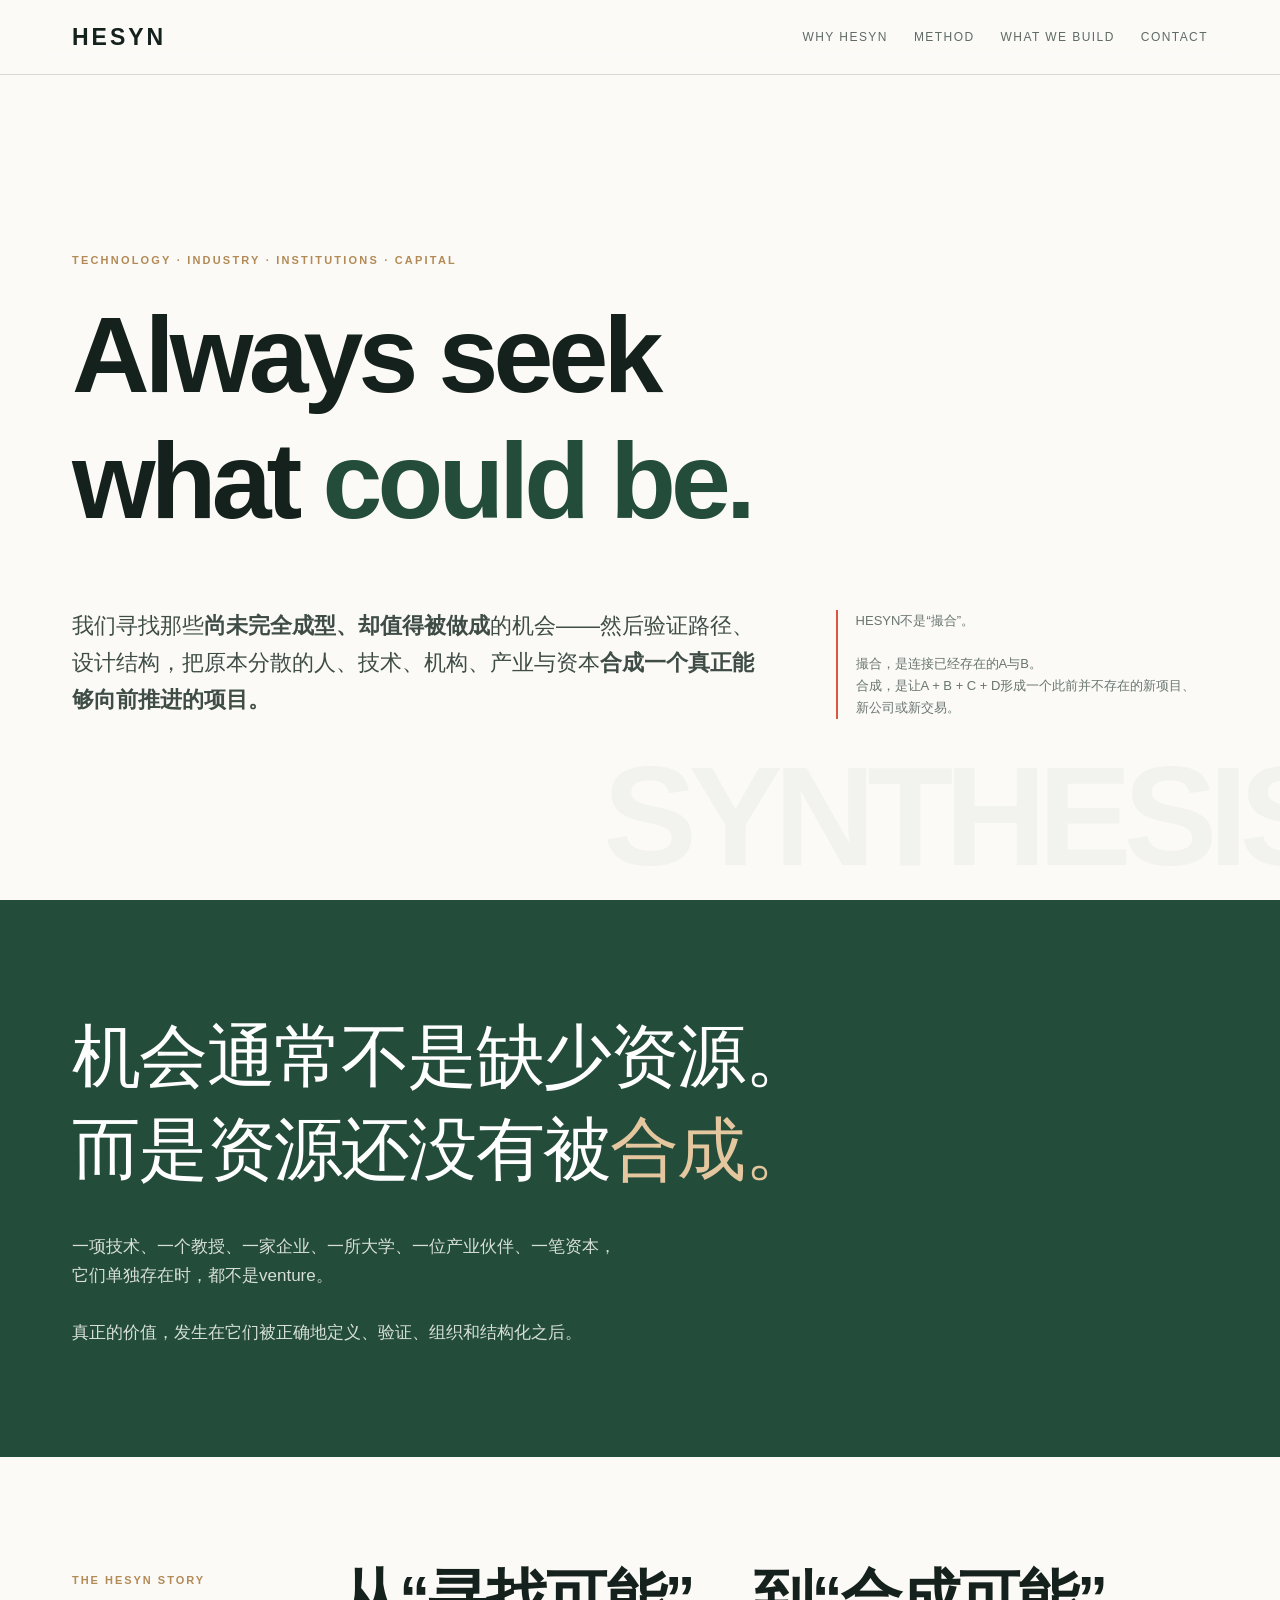
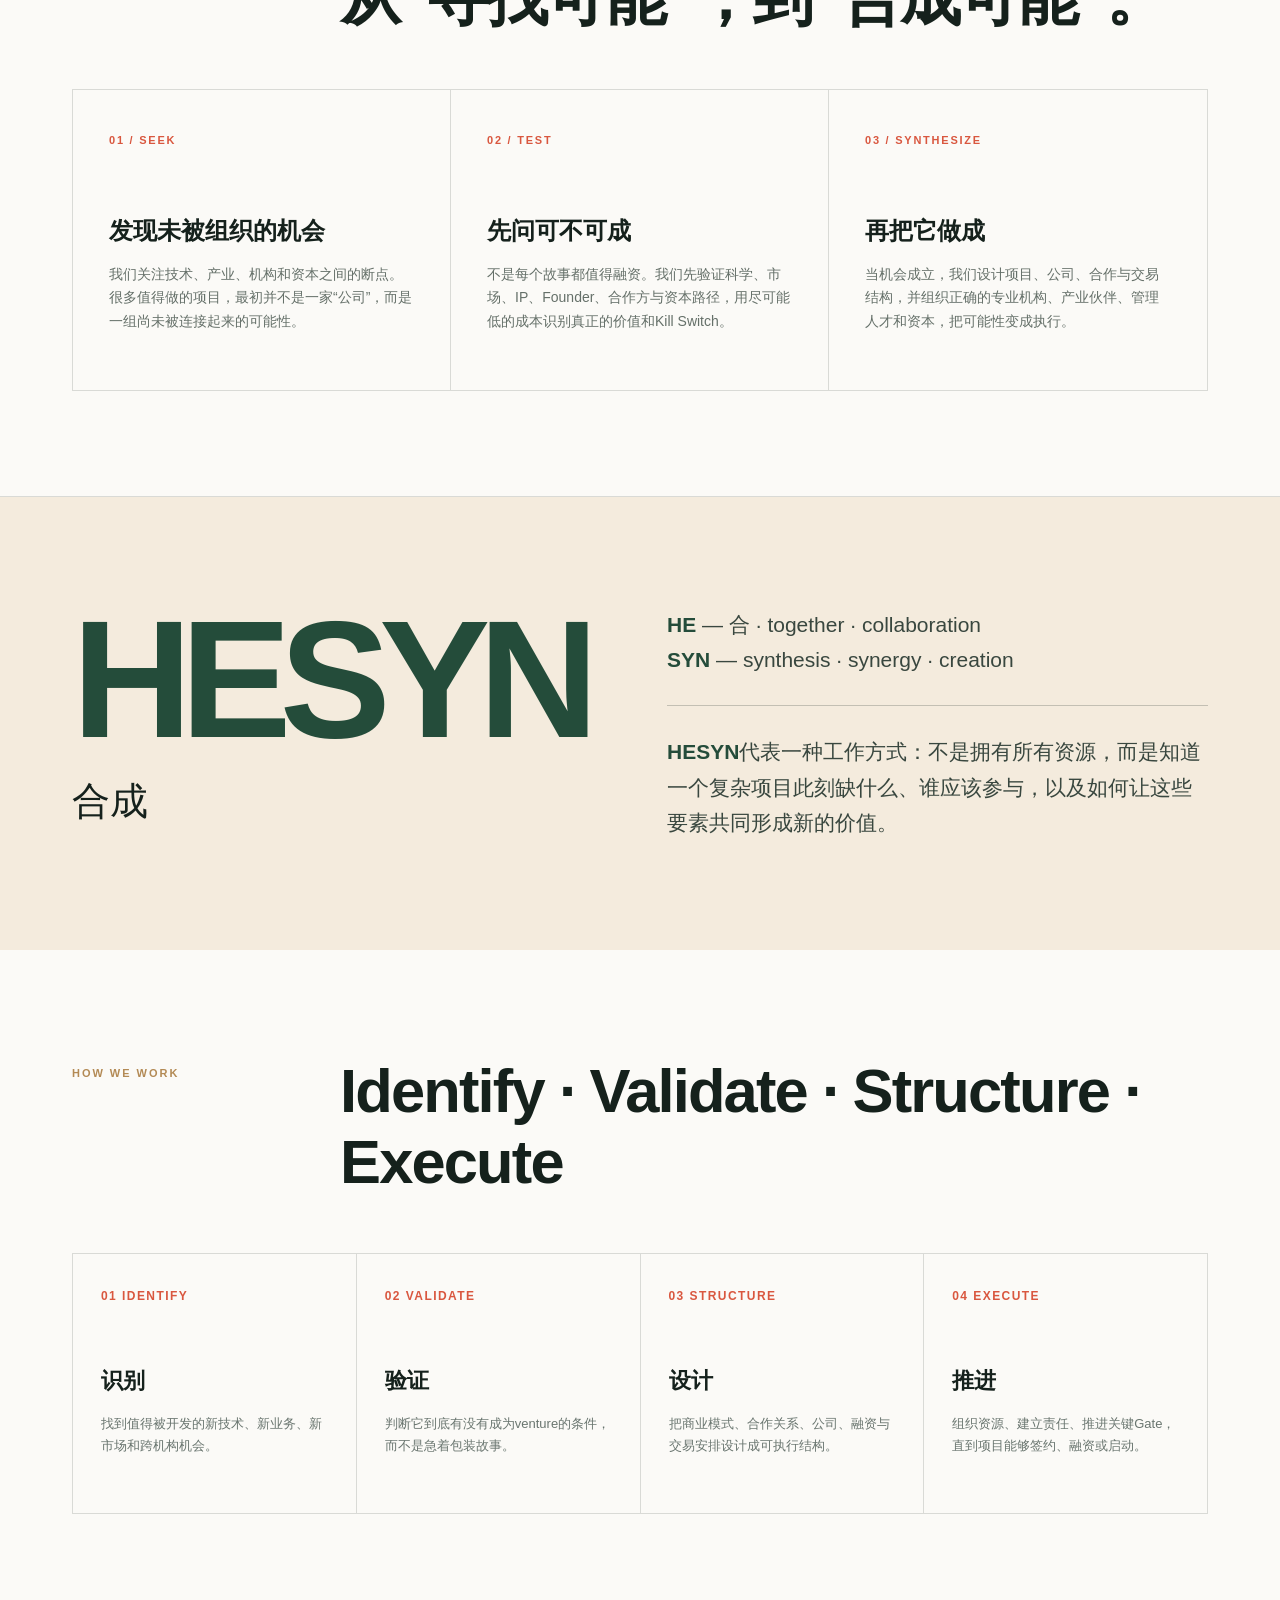
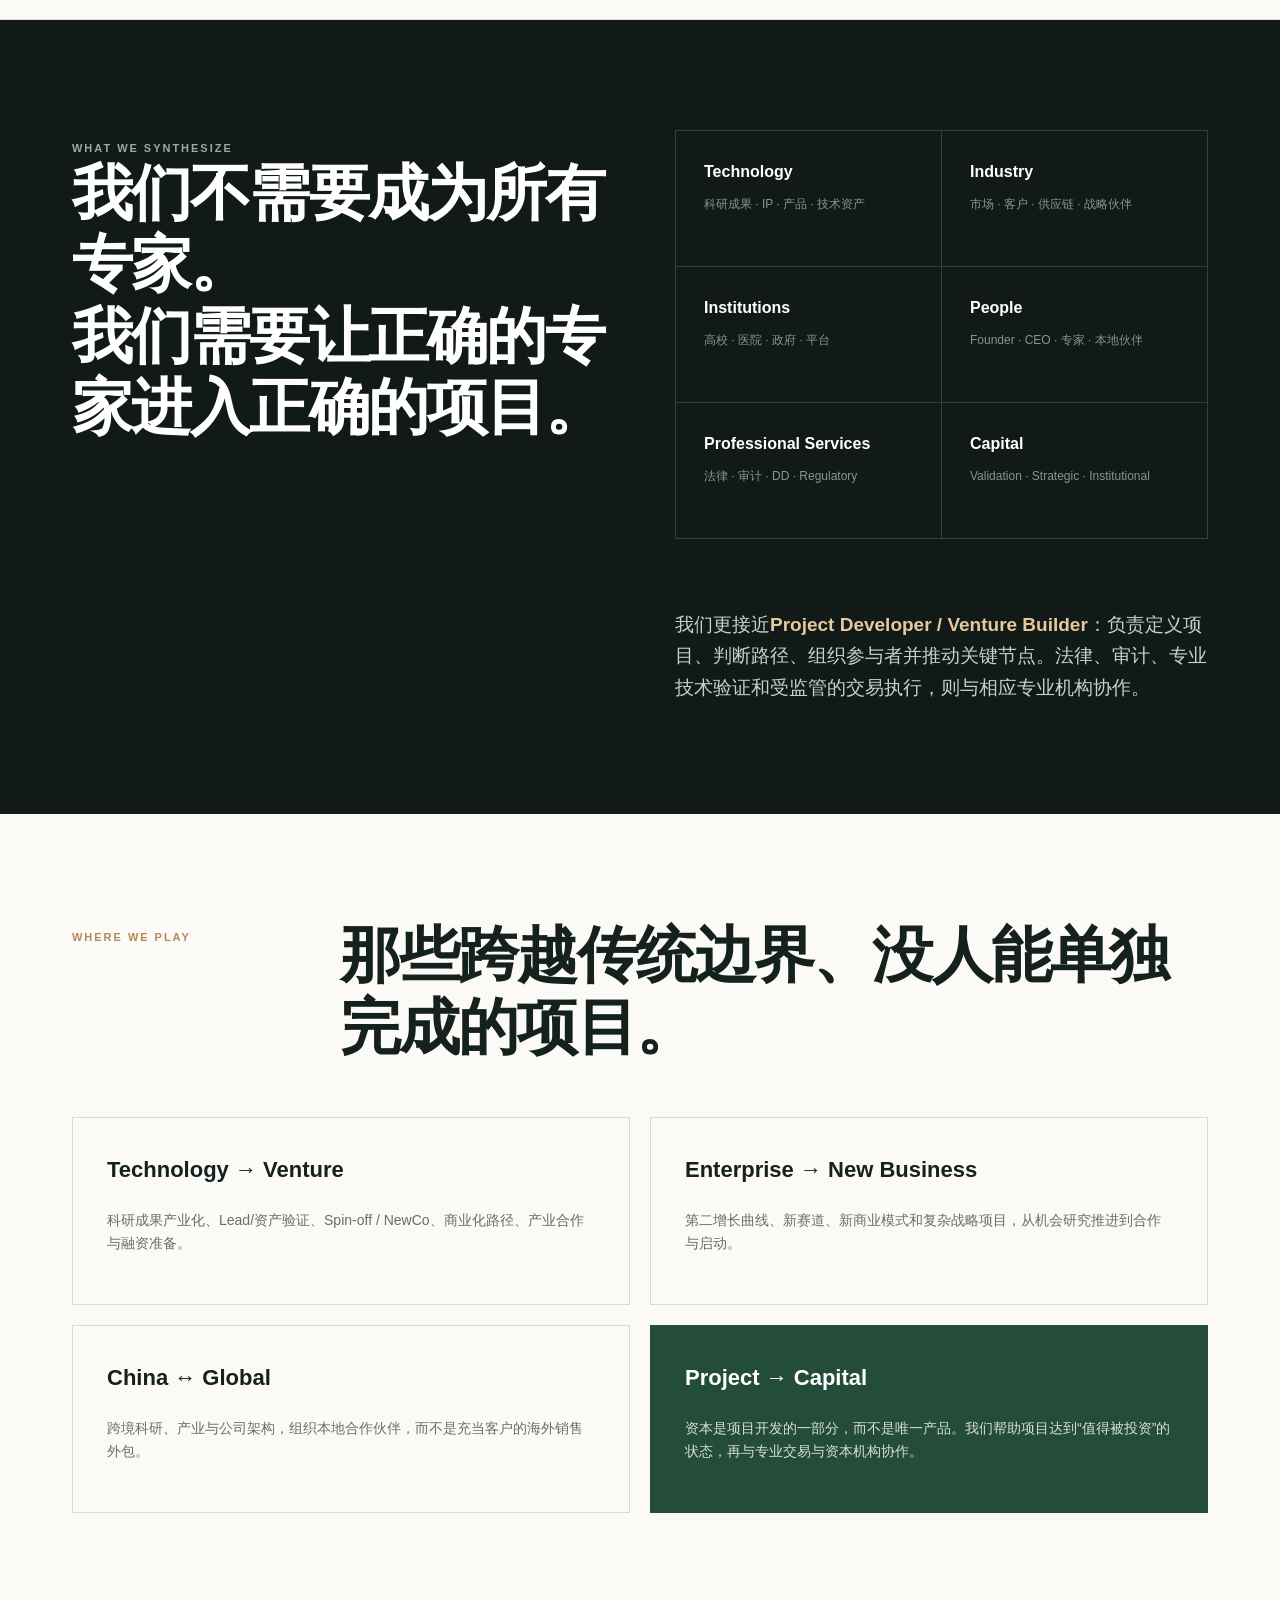
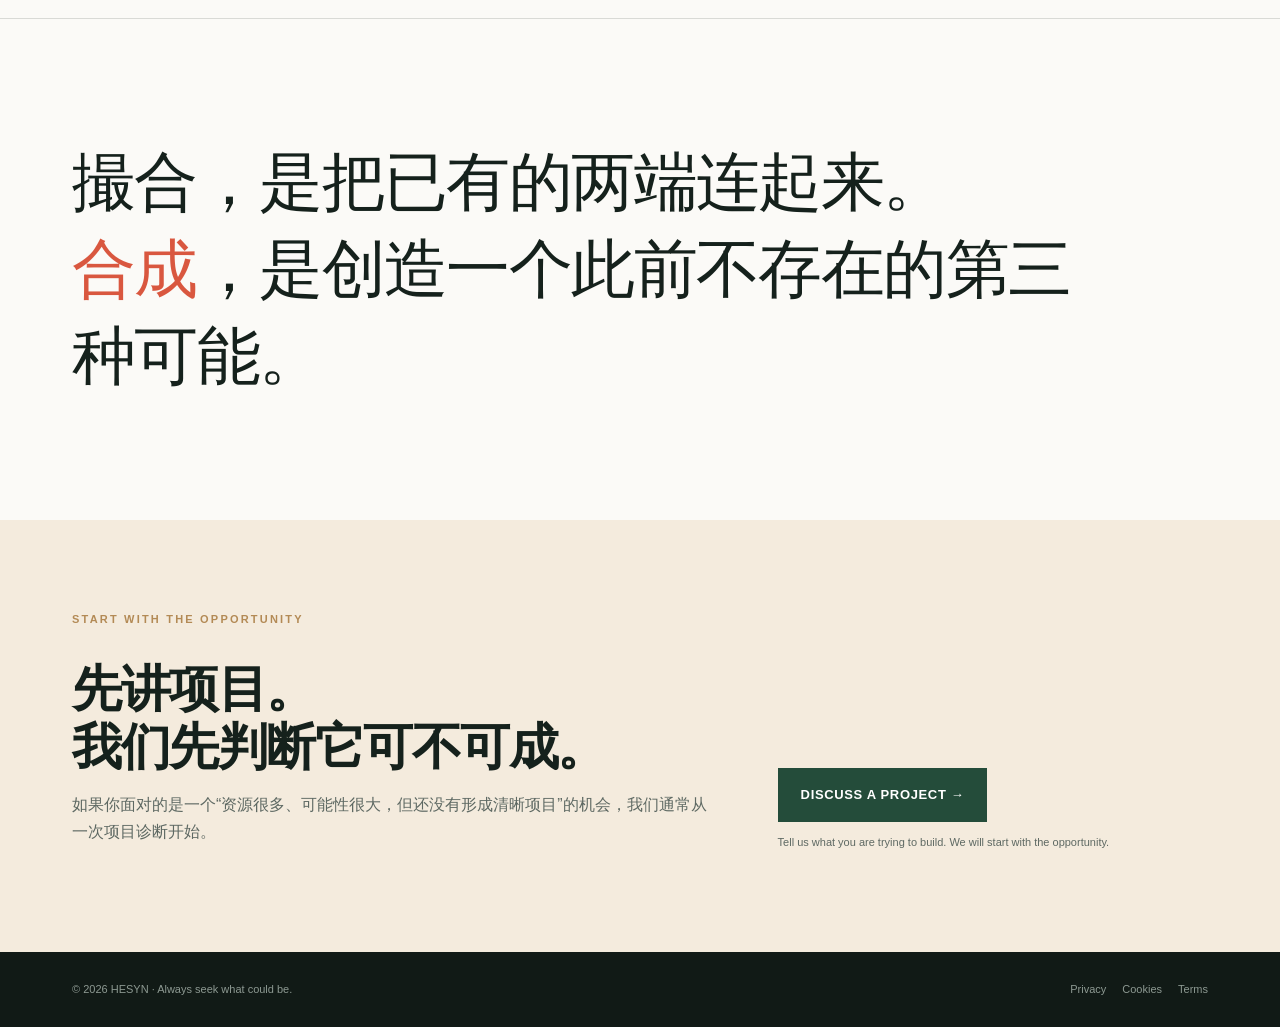
==== commit 9b04274d: "Update index.html" ====
--- a/index.html
+++ b/index.html
@@ -26,7 +26,7 @@
 
 <section class="statement"><div class="wrap">
   <p class="big">机会通常不是缺少资源。<br>而是资源还没有被<span>合成。</span></p>
-  <p class="sub">一项技术、一个教授、一家企业、一所大学、一位产业伙伴、一笔资本，它们单独存在时，都不是venture。<br>真正的价值，发生在它们被正确地定义、验证、组织和结构化之后。</p>
+  <p class="sub">一项技术、一个教授、一家企业、一所大学、一位产业伙伴、一笔资本，<br>它们单独存在时，都不是venture。<br><br>真正的价值，发生在它们被正确地定义、验证、组织和结构化之后。</p>
 </div></section>
 
 <section class="light" id="story"><div class="wrap">
